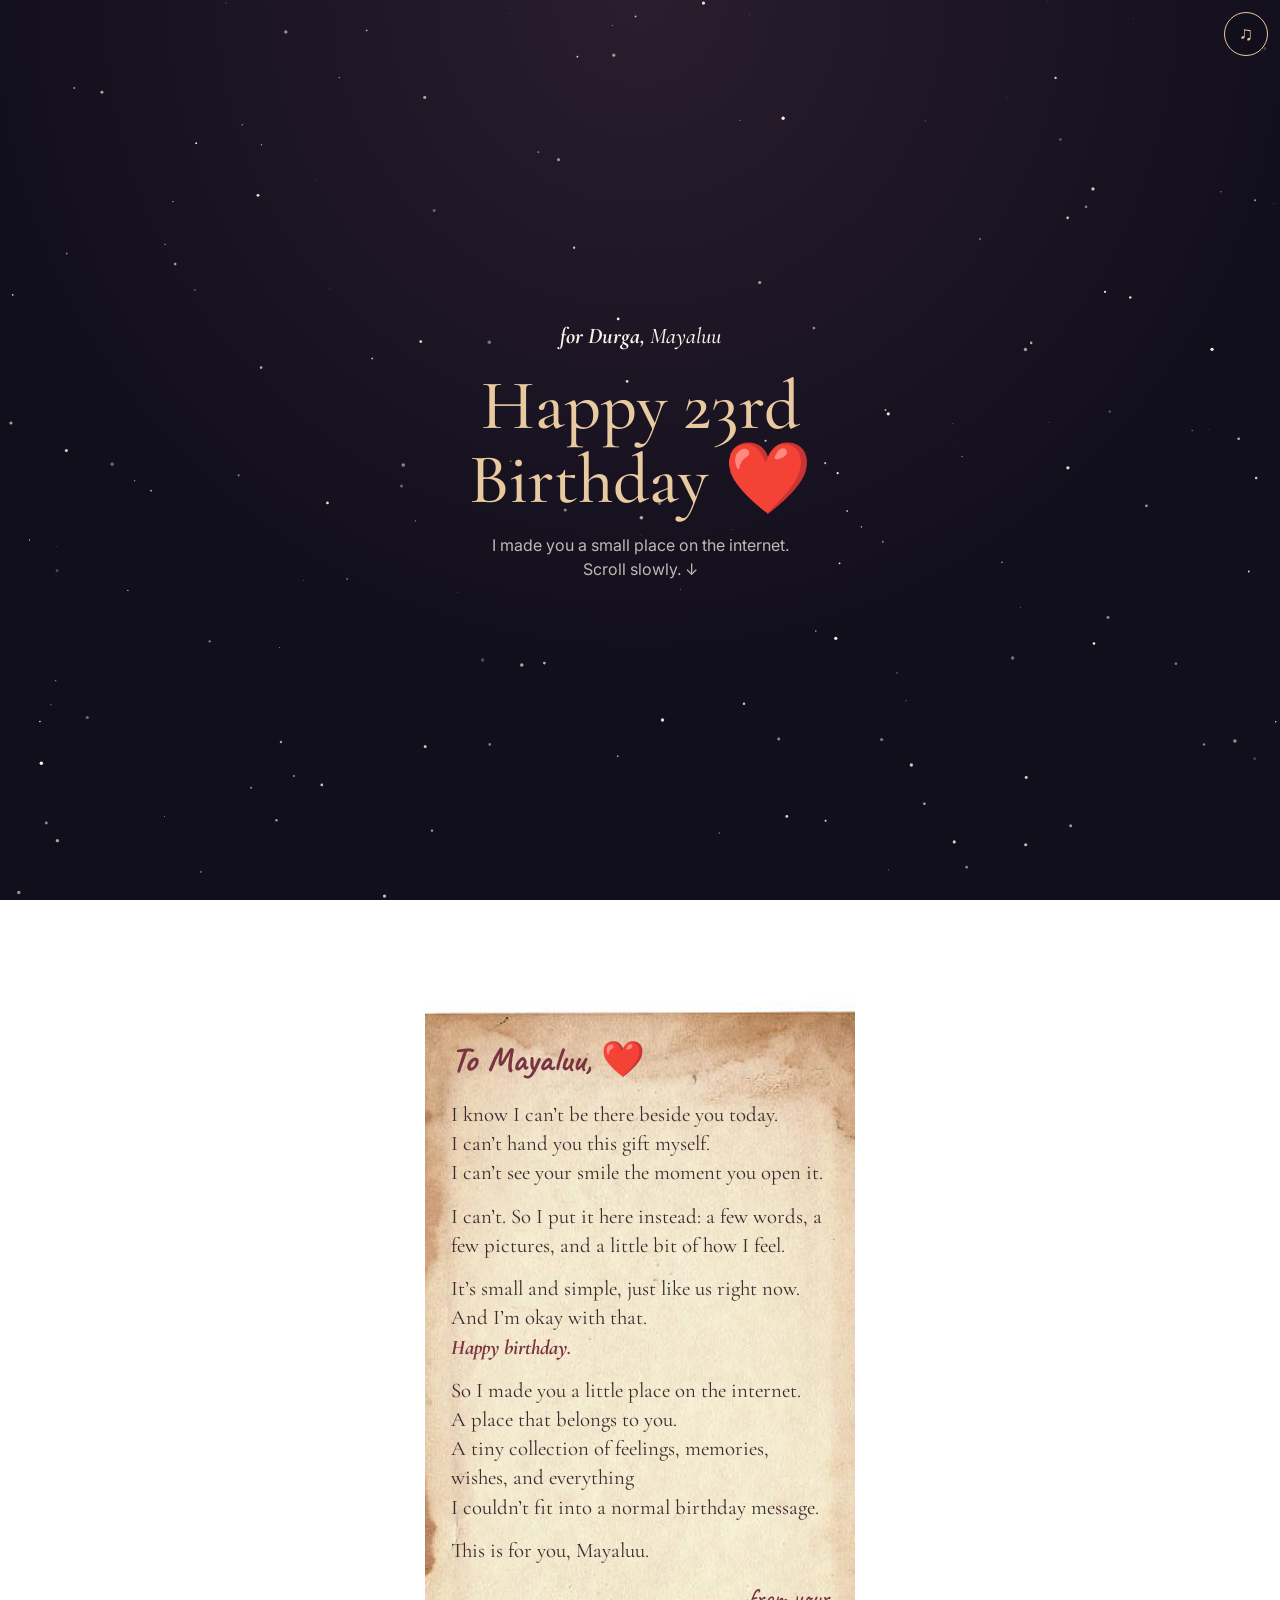
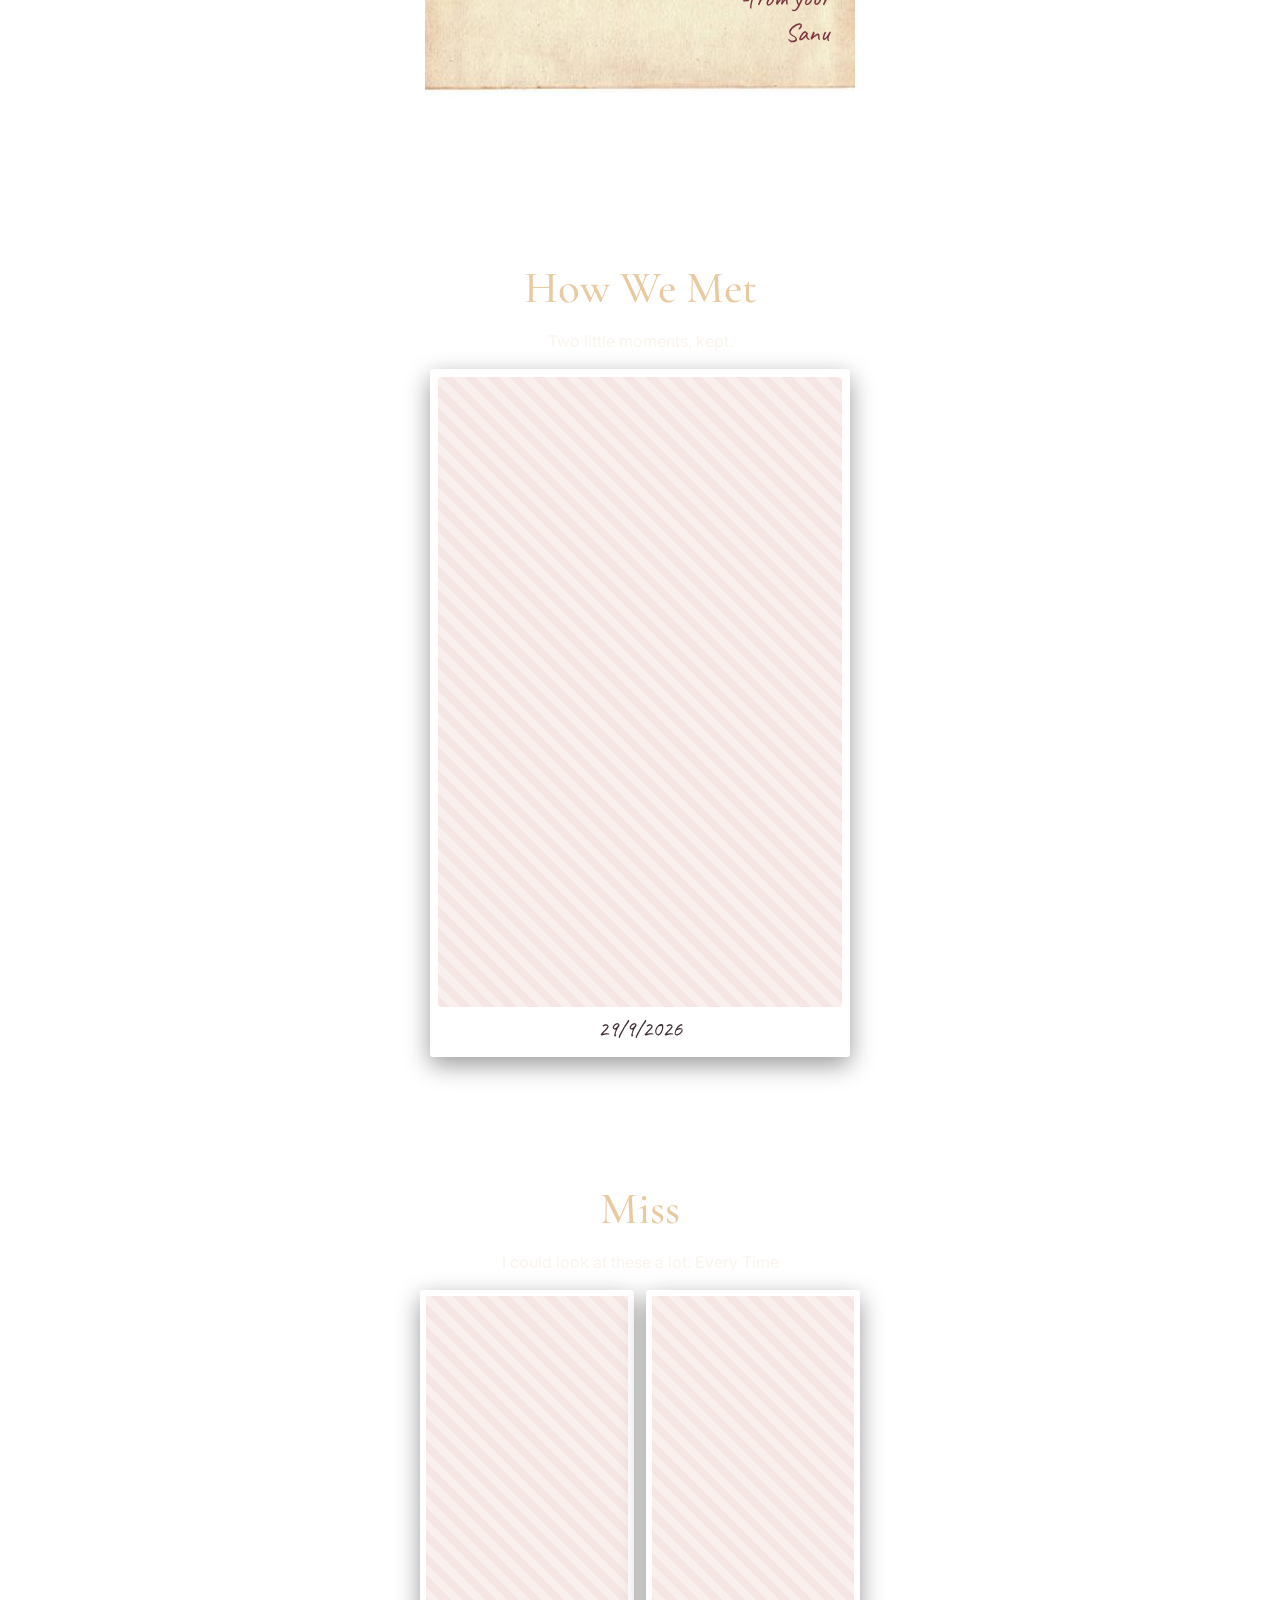
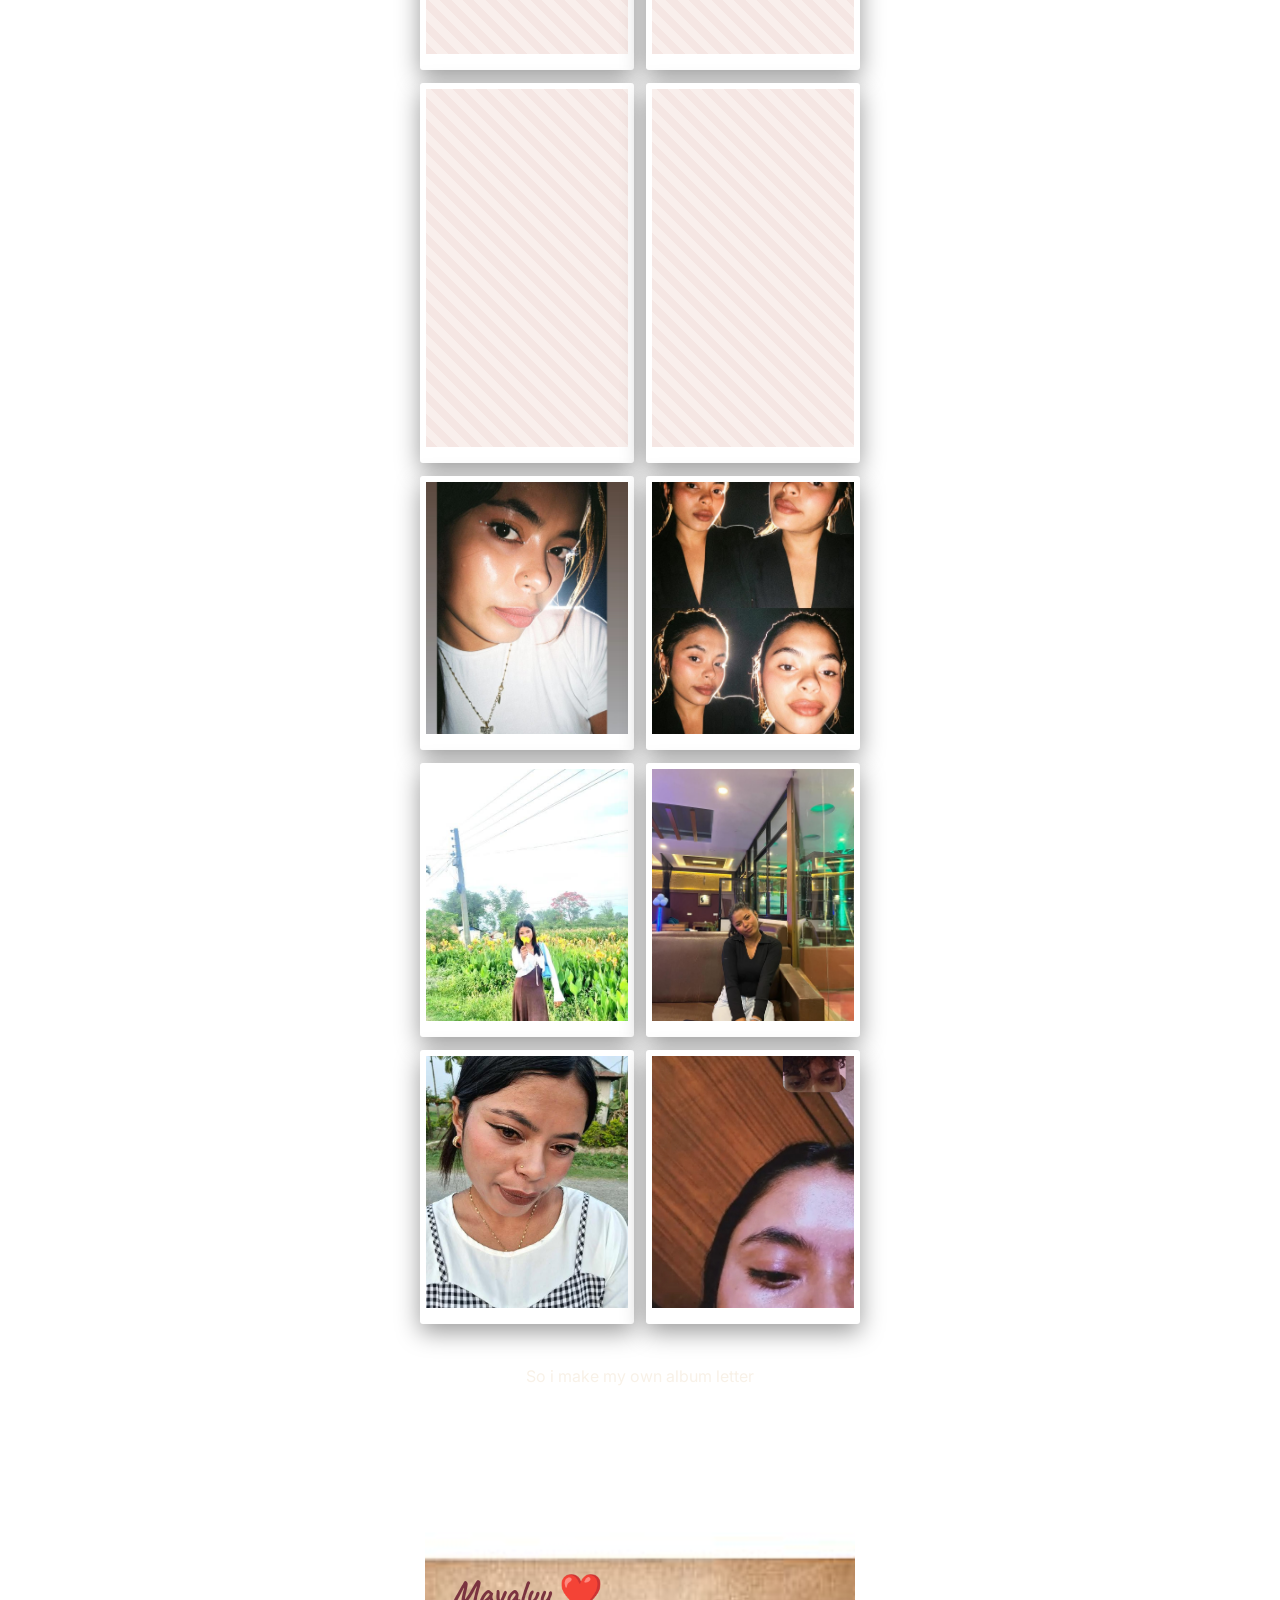
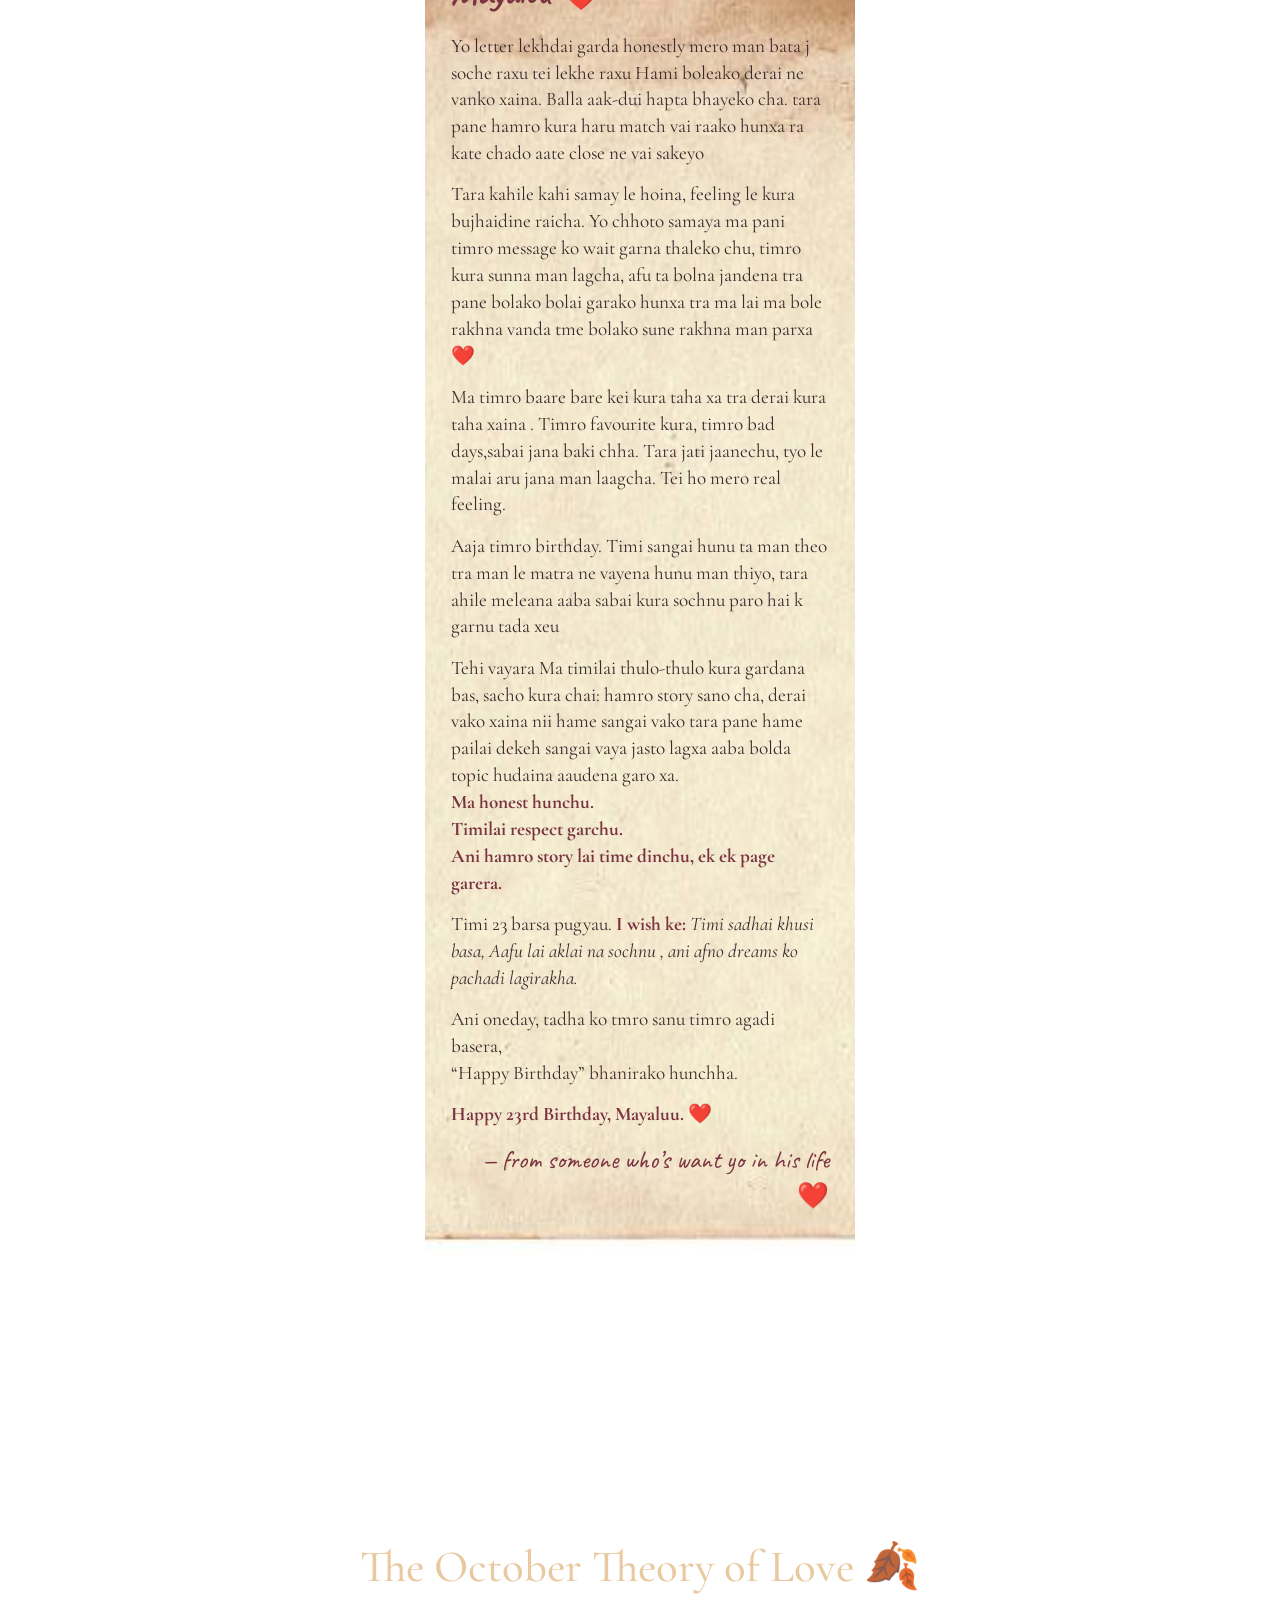
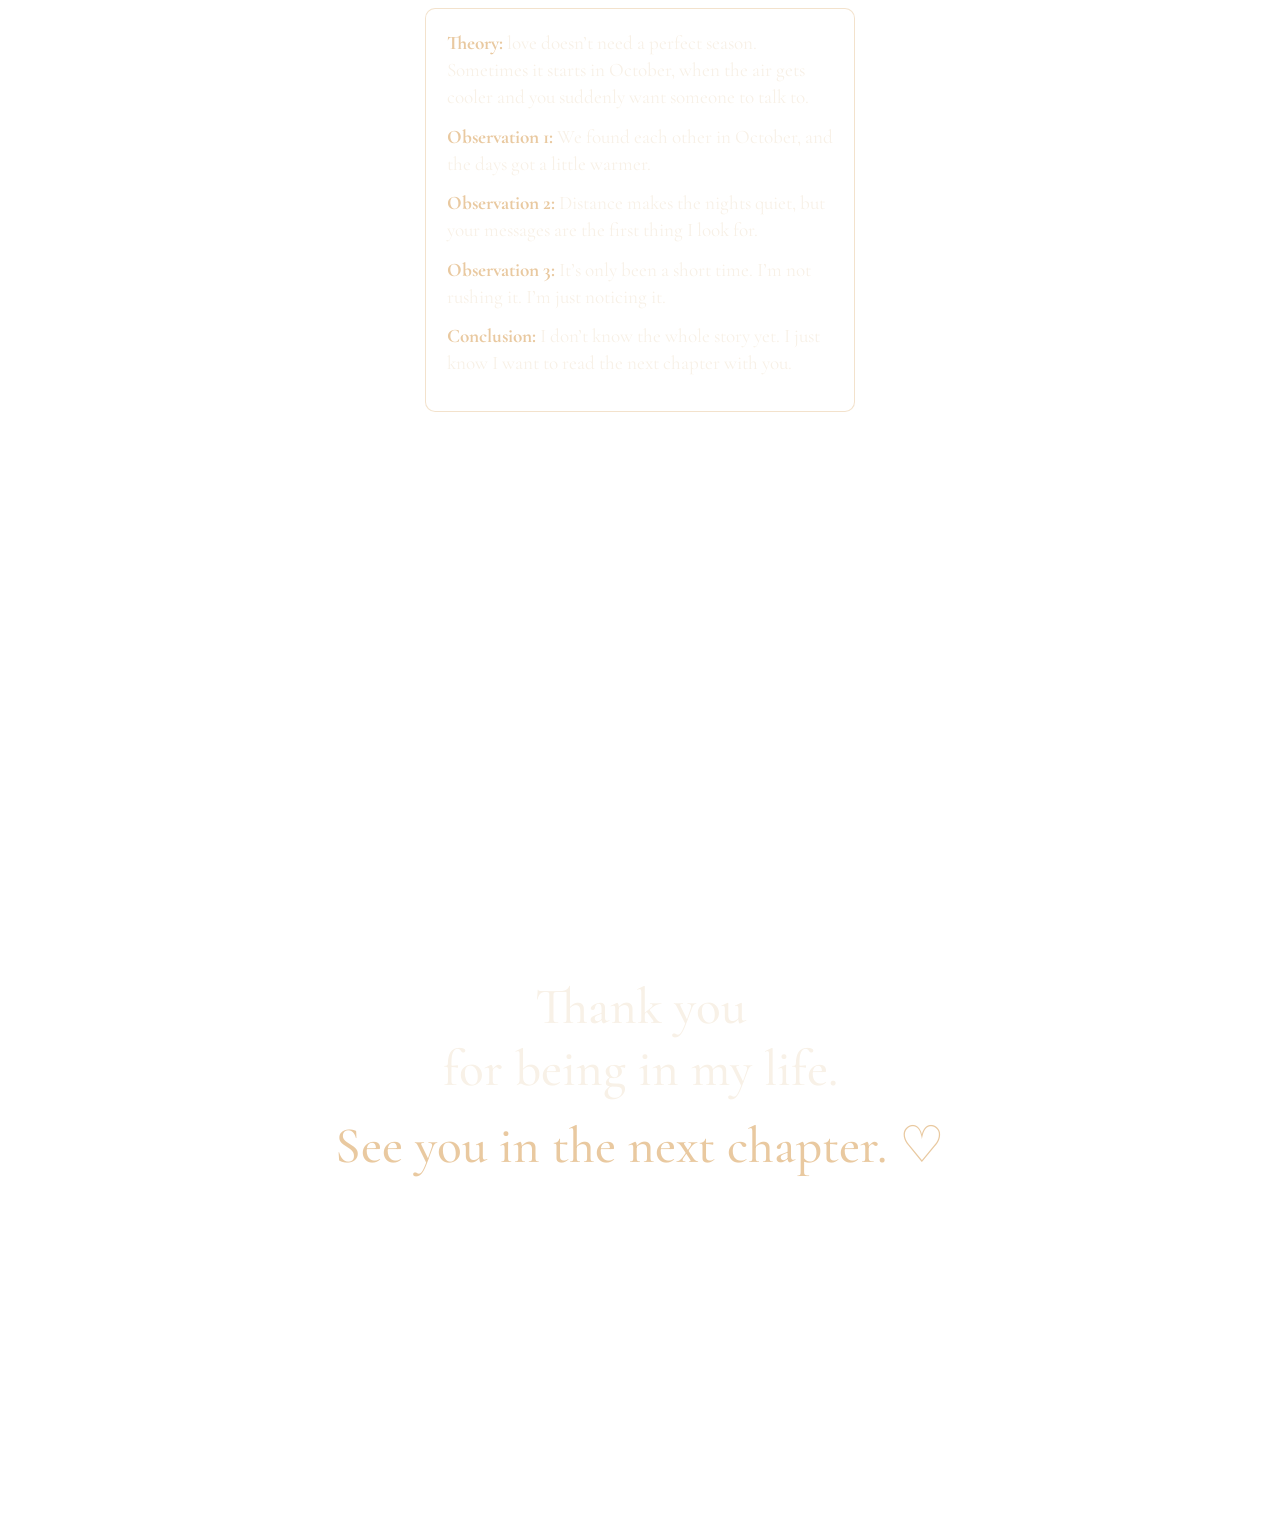
==== index1.html @ c052ac60 "Initial commit" ====
<!DOCTYPE html>
<html lang="en"><head><meta charset="utf-8">
<meta name="viewport" content="width=device-width, initial-scale=1, viewport-fit=cover">
<title>For Mayaluu · Happy Birthday</title>
<link href="https://fonts.googleapis.com/css2?family=Cormorant+Garamond:ital,wght@0,500;1,500&family=Inter:wght@400;500&family=Caveat:wght@500;700&display=swap" rel="stylesheet">
<link rel="stylesheet" href="style1.css"></head>
<body>
  <canvas id="stars" aria-hidden="true"></canvas>
<canvas id="confetti" aria-hidden="true"></canvas>

<audio id="song" src="assets/music/birthday-song.mp3" loop preload="none"></audio>
<button id="music" class="music" aria-label="Play or pause music" aria-pressed="false">♫</button>



<!-- 1. HELLO -->
<section class="s hero">
  <p class="rv serif"><b>for Durga,</b>  Mayaluu</p>
  <h1 class="rv serif gold">Happy 23rd<br>Birthday ❤️</h1>
  <p class="rv small">I made you a small place on the internet.<br>Scroll slowly. ↓</p>
</section>

<!-- 2. SIMPLE LETTER -->
<section class="s">
  <article class="paper rv">
    <h2 class="hand">To Mayaluu, ❤️</h2>
    <p>I know I can’t be there beside you today. <br>
             I can’t hand you this gift myself. <br>
             I can’t see your smile the moment you open it.</p>
    <p>I can’t. So I put it here instead: a few words, a few pictures, and a little bit of how I feel.</p>
    <p>It’s small and simple, just like us right now. And I’m okay with that. <br><b><em>Happy birthday.</em></b></p>
      <p>So I made you a little place on the internet. <br>
          A place that belongs to you. <br>
          A tiny collection of feelings, memories, wishes, and everything <br> I couldn’t fit into a normal birthday message.</p>
      <p>This is for you, Mayaluu. </p>
      <p style="text-align: right;", class="sign">-from your <br>Sanu</p>   
        </article>
</section>

<!-- 3. HOW WE MET (put videos in assets/videos/) -->
<section class="s">
  <h2 class="rv serif gold">How We Met</h2>
  <p class="rv small">Two little moments, kept.</p>

  <div class="vids">
    <figure class="rvv">
      <video
        controls
        playsinline
        preload="metadata"
        poster="assets/photos/First Meet_ A Softer World.png"
        src="assets/videos/WhatsApp Video 2026-09-30 at 10.24.53 PM.mp4">
      </video>

      <figcaption class="hand">29/9/2026</figcaption>
    </figure>
  </div>
</section>

<!-- 4. PHOTOS OF HER (assets/photos/photo01.jpg ... photo06.jpg) -->
<section class="s">
  <h2 class="rv serif gold">Miss</h2>
  <p class="rv small">I could look at these a lot. Every Time </p>
  <div class="grid">
    <figure class="rv"><video controls playsinline preload="metadata" src="assets/videos/cuiti pie.mp4"></video></figure>
        <figure class="rv"><video controls playsinline preload="metadata" src="assets/videos/mandir 2.mp4"></video></figure>
          <figure class="rv"><video controls playsinline preload="metadata" src="assets/videos/mandir.mp4"></video></figure>
              <figure class="rv"><video controls playsinline preload="metadata" src="assets/videos/asarr.mp4"></video></figure>


    <figure class="rv"><img class="photo" src="assets/photos/WhatsApp Image 2026-09-30 at 10.47.27 PM.jpeg" alt="Durag" loading="lazy"></figure>
    <figure class="rv"><img class="photo" src="assets/photos/photo02.jpeg" alt="Durag" loading="lazy"></figure>

    <figure class="rv"><img class="photo" src="assets/photos//flower.jpeg" alt="Durag" loading="lazy"></figure>
    <figure class="rv"><img class="photo" src="assets/photos/motu.jpeg" alt="Durag" loading="lazy"></figure>
    <figure class="rv"><img class="photo" src="assets/photos/white.jpeg" alt="Durag" loading="lazy"></figure>
    <figure class="rv"><img class="photo" src="assets/photos/we.jpeg" alt="Durag" loading="lazy"></figure>
  </div>
  
<br>So i make my own album letter </p>
</section>


<!-- 7. LAST LETTER (edit freely) -->
<section class="s">
  <article class="paper rv long">
    <h2 class="hand"> Mayaluu ❤️</h2>
    <p>Yo letter lekhdai garda honestly mero man bata j soche raxu tei lekhe raxu 
       Hami boleako derai ne vanko xaina. Balla aak-dui hapta bhayeko cha.
      tara pane hamro kura haru match vai raako hunxa ra kate chado aate close ne vai sakeyo </p>
    <p>Tara kahile kahi samay le hoina, feeling le kura bujhaidine raicha.
       Yo chhoto samaya ma pani timro message ko wait garna thaleko chu, 
       timro kura sunna man lagcha, afu ta bolna jandena tra pane bolako bolai garako hunxa tra 
      ma lai ma bole rakhna vanda tme bolako sune rakhna man parxa ❤️</p>
    <p>Ma timro baare bare kei kura taha xa tra derai kura taha xaina . Timro favourite kura,
       timro bad days,sabai jana baki chha. Tara jati jaanechu, 
       tyo le malai aru jana man laagcha. Tei ho mero real feeling.</p>
    <p>Aaja timro birthday. Timi sangai hunu ta man theo tra man le matra ne vayena hunu man thiyo, 
      tara ahile meleana aaba sabai kura sochnu paro hai k garnu tada xeu </p>
    <p>Tehi vayara Ma timilai thulo-thulo kura gardana bas,
         sacho kura chai: hamro story sano cha, derai vako xaina nii hame sangai vako tara pane 
         hame pailai dekeh sangai vaya jasto lagxa aaba bolda topic hudaina aaudena 
         garo  xa.

        <br>
        <b>Ma honest hunchu.
          <br>Timilai respect garchu.<br>Ani hamro story lai time dinchu,
           ek ek page garera.</b></p>
    <p>Timi 23 barsa pugyau. <b>I wish ke:</b> <i>Timi sadhai khusi basa, Aafu lai aklai na sochnu ,
       ani afno dreams ko pachadi lagirakha.</i> </p>
    <p>Ani oneday, tadha ko tmro sanu timro agadi basera, <br>
       “Happy Birthday” bhanirako hunchha.</p>

    <p><b>Happy 23rd Birthday, Mayaluu. ❤️</b></p>
    <p class="sign">— from someone who’s want yo in his life ❤️</p>
  </article>
</section>

<!-- 5. THE OCTOBER THEORY OF LOVE (edit freely) -->
<section class="s theory">
  <h2 class="rv serif gold">The October Theory of Love 🍂</h2>
  <div class="rv tbox">
    <p><b>Theory:</b> love doesn’t need a perfect season. Sometimes it starts in October, when the air gets cooler and you suddenly want someone to talk to.</p>
    <p><b>Observation 1:</b> We found each other in October, and the days got a little warmer.</p>
    <p><b>Observation 2:</b> Distance makes the nights quiet, but your messages are the first thing I look for.</p>
    <p><b>Observation 3:</b> It’s only been a short time. I’m not rushing it. I’m just noticing it.</p>
    <p><b>Conclusion:</b> I don’t know the whole story yet. I just know I want to read the next chapter with you.</p>
  </div>
</section>

<!-- 6. THANK YOU -->
<section class="s thanks">
  <p class="rv serif big">Thank you<br>for being in my life.</p>
  <p class="serif gold big">See you in the next chapter. ♡</p>
</section>



<script src="script1.js"></script>
</body>
</html>
---- style1.css ----
:root{--paper:#efe3c8;--rose:#7a3340;--ink:#3a2a2d;--night:#120f1c;--gold:#e9c9a0;--cream:#f8f1e7;--serif:"Cormorant Garamond",Georgia,serif;--hand:Caveat,"Segoe Script",cursive}
*{box-sizing:border-box;margin:0}
html{scroll-behavior:smooth;scroll-snap-type:y proximity}
body {
  background: radial-gradient(
    circle at 50% 0,
    #2a1d2e,
    var(--night) 60%
  ) fixed;

  color: var(--cream);
  font: 1rem/1.5 Inter, system-ui, sans-serif;
  -webkit-tap-highlight-color: transparent;
}

/* Background star layer */
canvas {
  position: fixed;
  inset: 0;
  width: 100%;
  height: 100%;
  pointer-events: none;
}

#stars {
  z-index: 0;
  pointer-events: none;
}

#confetti {
  z-index: 50;
  pointer-events: none;
}
/* Keep website content above the canvas */
.screen,
section,
main {
  position: relative;
  z-index: 1;
}
.s{min-height:100svh;display:flex;flex-direction:column;align-items:center;justify-content:center;gap:1rem;padding:4rem 1.3rem;text-align:center;scroll-snap-align:start}
.serif{font-family:var(--serif);font-weight:500}.hand{font-family:var(--hand)}.gold{color:var(--gold)}
.btn{font:500 1rem var(--sans);padding:.9rem 1.6rem;border-radius:999px;border:1px solid var(--gold);background:transparent;color:var(--cream);cursor:pointer;min-height:48px}
.btn.dark{background:var(--ink);color:var(--cream);border-color:var(--ink)}.btn.sm{padding:.6rem 1.1rem;min-height:44px;font-size:.9rem}
.btn.glow{animation:pulse 2.6s infinite;background:linear-gradient(135deg,#d9a0a6,#e9c9a0);color:var(--ink);border:0}
@keyframes pulse{50%{box-shadow:0 0 28px 6px rgba(233,201,160,.5)}}
button:focus-visible{outline:2px solid var(--gold);outline-offset:3px}
#flash{position:fixed;inset:0;z-index:40;background:radial-gradient(circle,#fff6e0,#f1d3d0 60%,transparent);opacity:0;pointer-events:none;transition:opacity .9s}#flash.on{opacity:1}

h1{font-size:clamp(2.6rem,12vw,4.4rem);line-height:1.05}h2.serif{font-size:clamp(2rem,8vw,2.8rem);line-height:1.1}
.big{font-size:clamp(2rem,9vw,3.2rem);line-height:1.2}.small{opacity:.75;font-size:1rem}.hero p.serif{font-size:1.4rem;font-style:italic}



/* Memory card hover effect */
.grid .rv {
  position: relative;
  overflow: hidden;
  cursor: pointer;

  transform: translateY(18px);
  transition:
    opacity 1.1s ease,
    transform 0.45s cubic-bezier(.2,.8,.2,1),
    box-shadow 0.45s ease;

  will-change: transform;
}

/* Hover */
.grid .rv:hover {
  transform: translateY(-10px) scale(1.025) rotateX(2deg);
  box-shadow:
    0 18px 40px rgba(0,0,0,.25),
    0 0 25px rgba(233,201,160,.25);
  z-index: 5;
}

/* Image/video zoom */
.grid .rv img,
.grid .rv video {
  display: block;
  width: 100%;
  transition: transform 0.6s cubic-bezier(.2,.8,.2,1);
}

.grid .rv:hover img,
.grid .rv:hover video {
  transform: scale(1.035);
}

/* Soft light passing over the card */
.grid .rv::after {
  content: "";
  position: absolute;
  inset: 0;
  pointer-events: none;

  background: linear-gradient(
    120deg,
    transparent 30%,
    rgba(255,255,255,.35) 50%,
    transparent 70%
  );

  transform: translateX(-120%);
  transition: transform .7s ease;
}

.grid .rv:hover::after {
  transform: translateX(120%);
}

/* Keep the reveal animation working */
.grid .rv.in {
  opacity: 1;
  transform: none;
}

/* Hover must override the revealed state */
.grid .rv.in:hover {
  transform: translateY(-10px) scale(1.025) rotateX(2deg);
}
.paper
{
  max-width:430px;
  width:100%;
  text-align:left;padding:2.2rem 1.6rem;
  color:var(--ink);
  background: url(assets/paper.jpg) center/cover;}

.paper h2{font-size:2.2rem;color:var(--rose);margin-bottom:.8rem}.paper p{font:1.3rem/1.4 var(--serif);margin-bottom:.9rem}.paper b{color:var(--rose)}
.paper.long p{font-size:1.2rem}.sign{text-align:right;font-family:var(--hand)!important;font-size:1.6rem!important;color:var(--rose)}
.vids{
  display:grid;
  gap:1.4rem;width:100%;
  max-width:420px}

.vids figure video {
  display: block;
  width: 100%;
  border-radius: 3px;
  cursor: pointer;
}
figure{background:#fff;padding:8px 8px 14px;border-radius:3px;box-shadow:0 8px 24px #0006;color:var(--ink)}
video{width:100%;display:block;background:#2a1d2e;aspect-ratio:9/16;max-height:70svh;object-fit:cover}figcaption{font:1.4rem var(--hand);margin-top:.4rem}
.grid{display:grid;grid-template-columns:1fr 1fr;gap:.8rem;width:100%;max-width:440px}
.grid figure{padding:6px 6px 16px}.grid figure:nth-child(odd){transform:rotate(-1.5deg)}.grid figure:nth-child(even){transform:rotate(1.5deg)}
.grid img{display:block;width:100%;aspect-ratio:4/5;object-fit:cover}
.noimg{background:repeating-linear-gradient(45deg,#f5e6e3,#f5e6e3 8px,#f9efec 8px,#f9efec 16px)}
.tbox{max-width:430px;text-align:left;border:1px solid #e9c9a088;border-radius:10px;padding:1.3rem;background:#ffffff0a}
.tbox p{font:1.2rem/1.4 var(--serif);margin-bottom:.8rem}.tbox b{color:var(--gold)}
.music{position:fixed;top:max(12px,env(safe-area-inset-top));right:12px;z-index:9;width:44px;height:44px;border-radius:50%;border:1px solid var(--gold);background:#120f1c99;color:var(--gold);font-size:1.2rem;cursor:pointer}
.music[aria-pressed=true]{box-shadow:0 0 14px var(--gold)}
@media (prefers-reduced-motion:reduce){*{transition-duration:.01s!important;scroll-behavior:auto!important}}
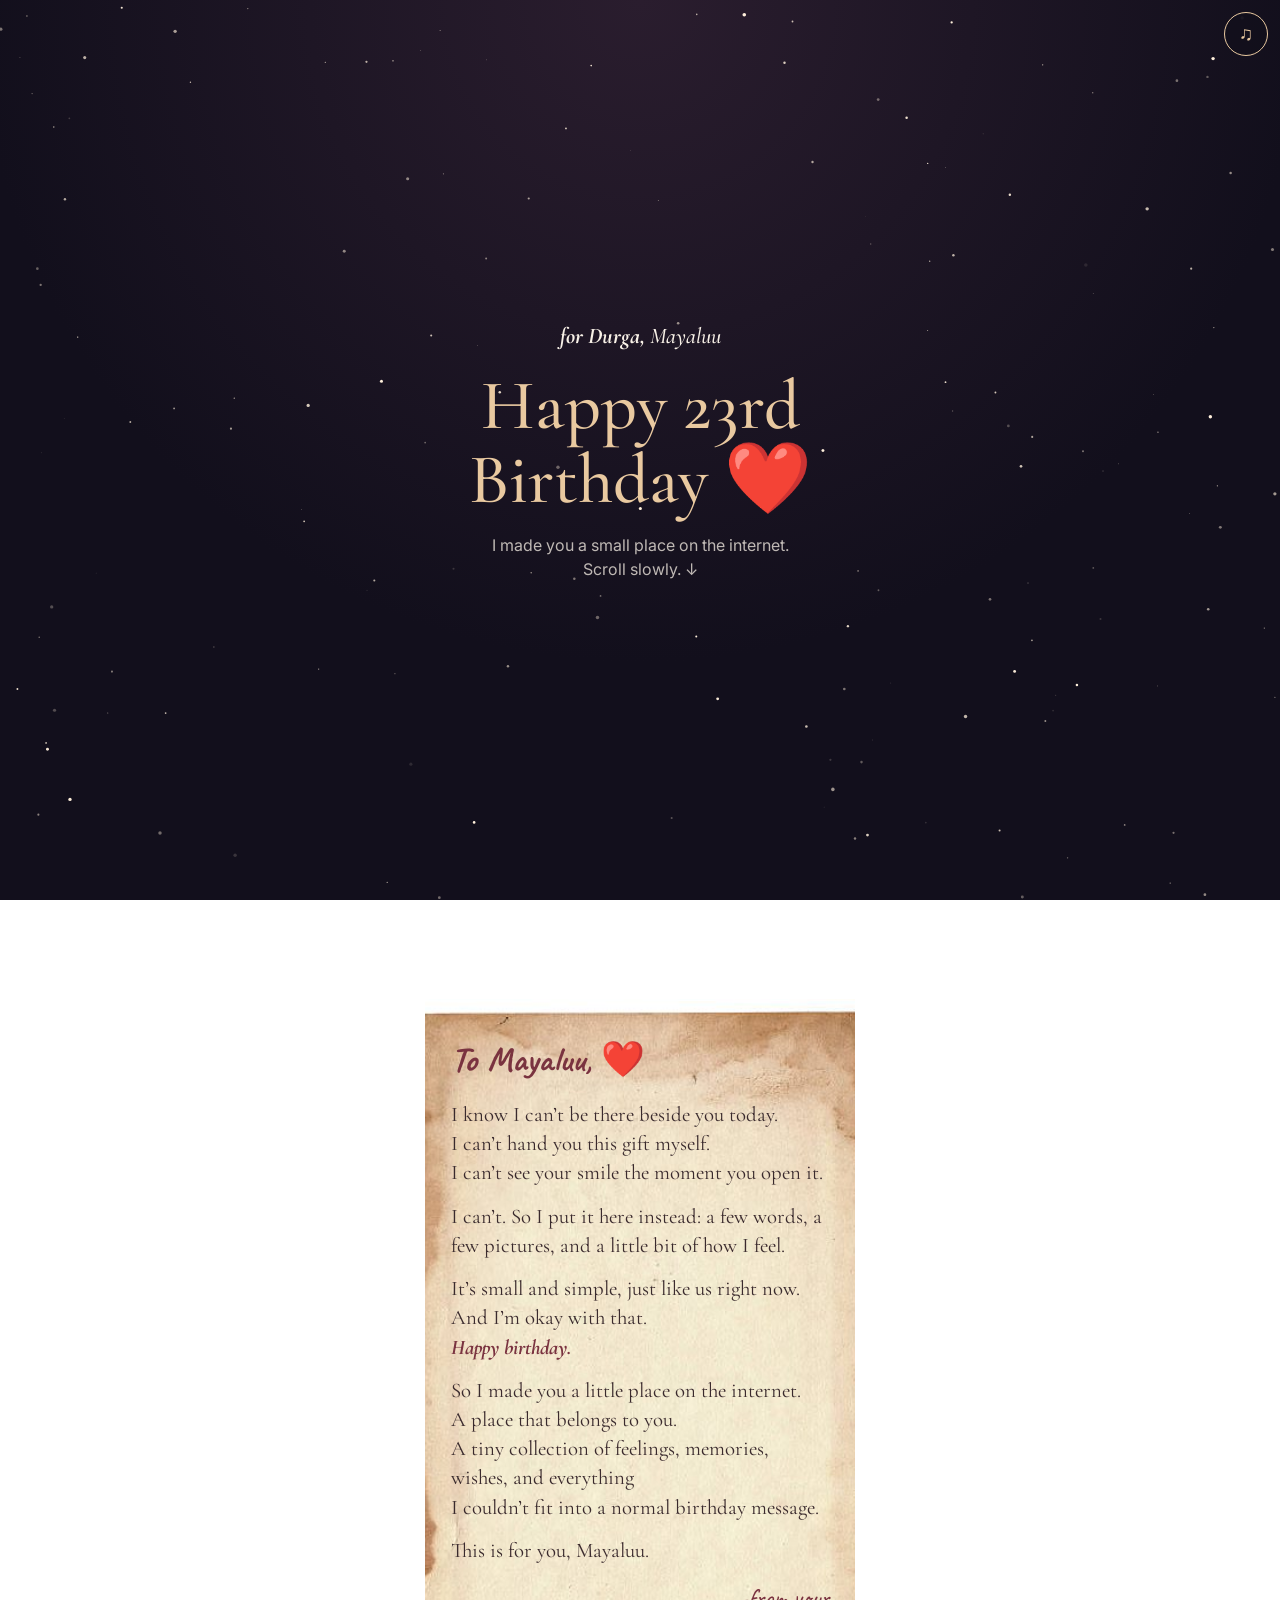
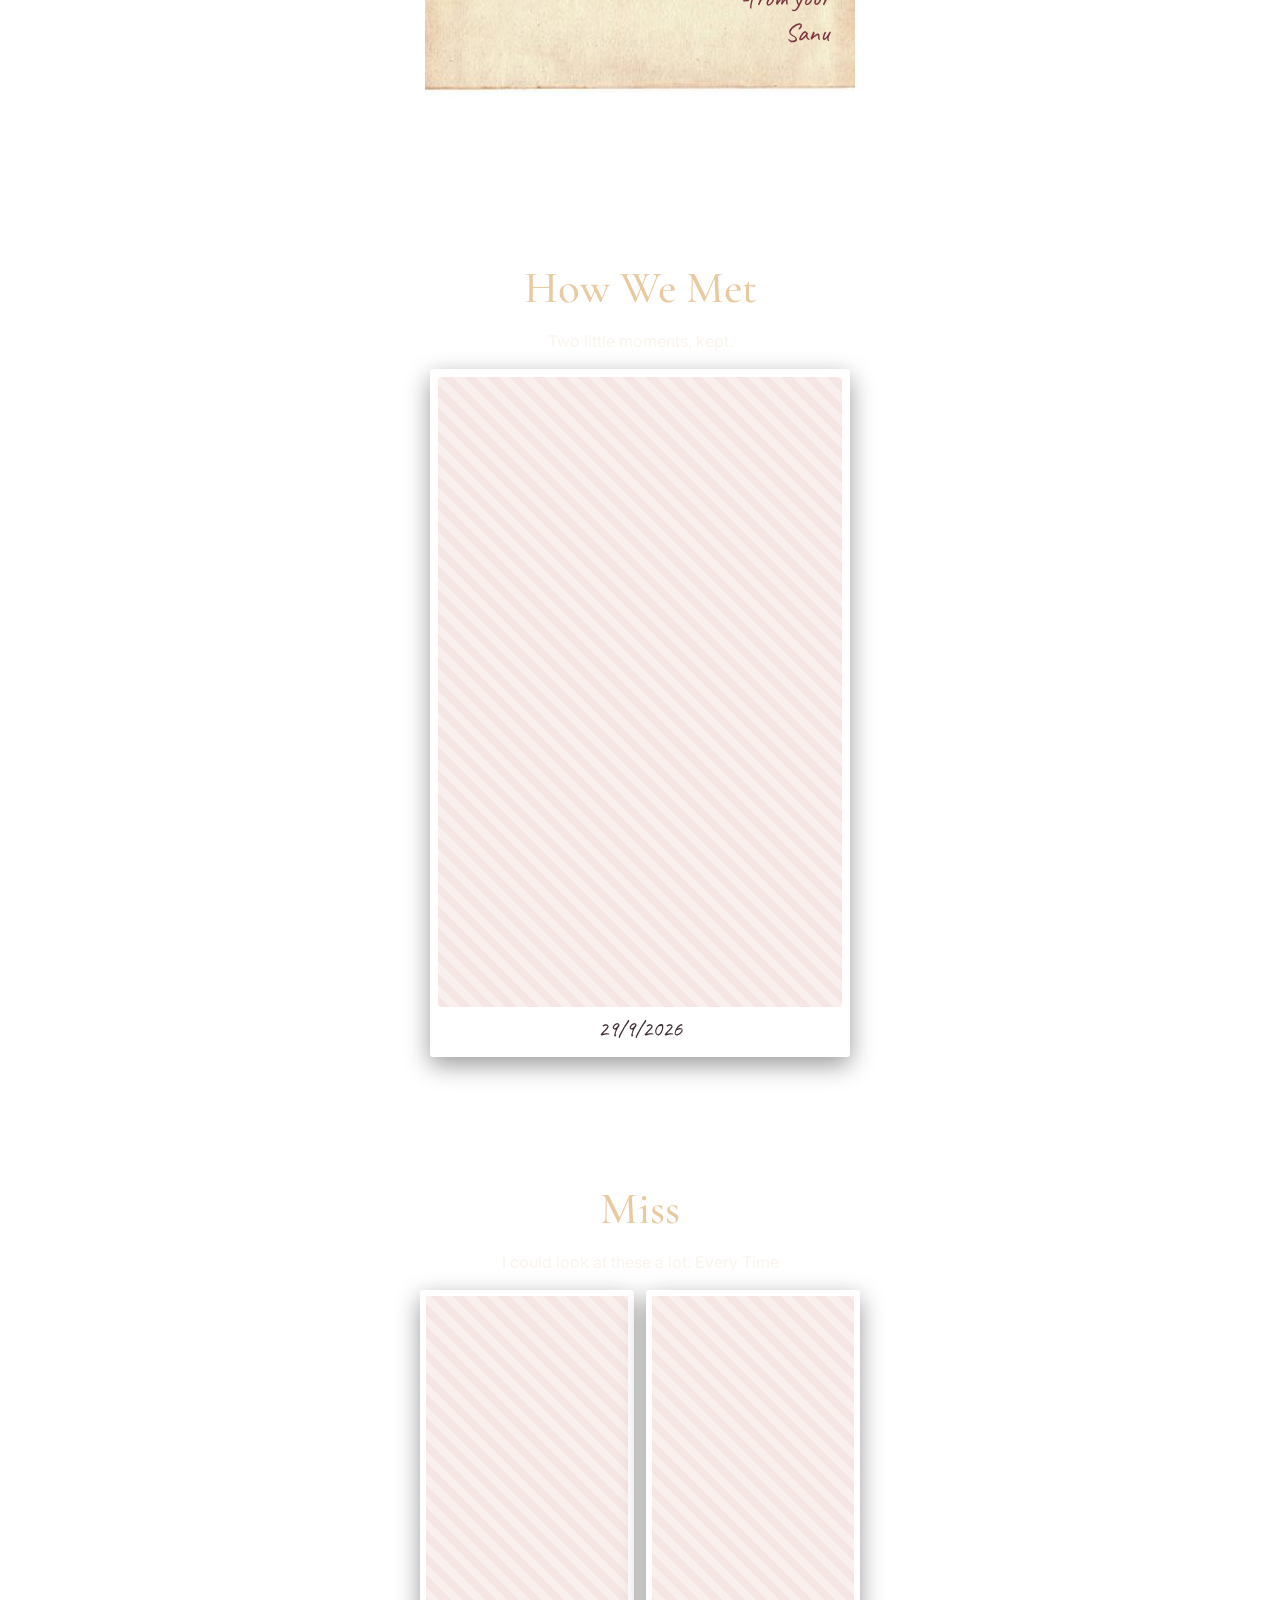
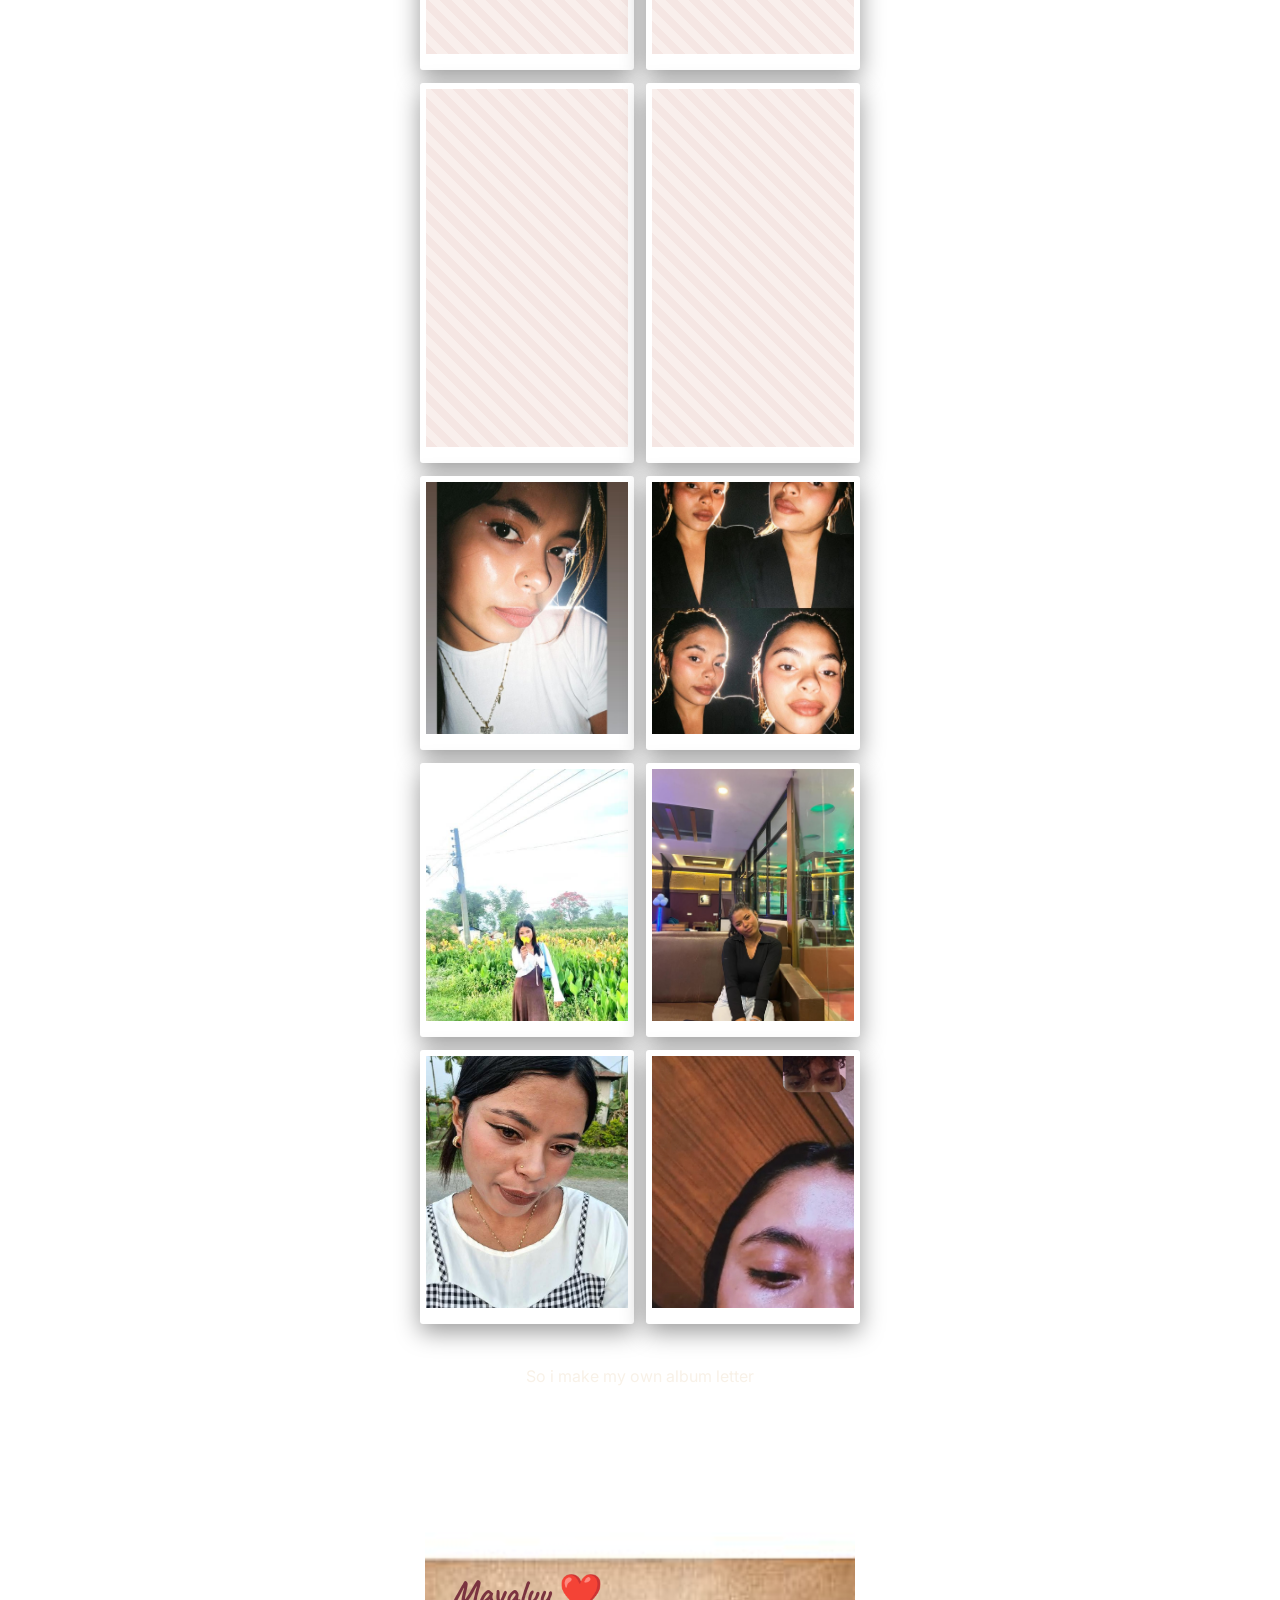
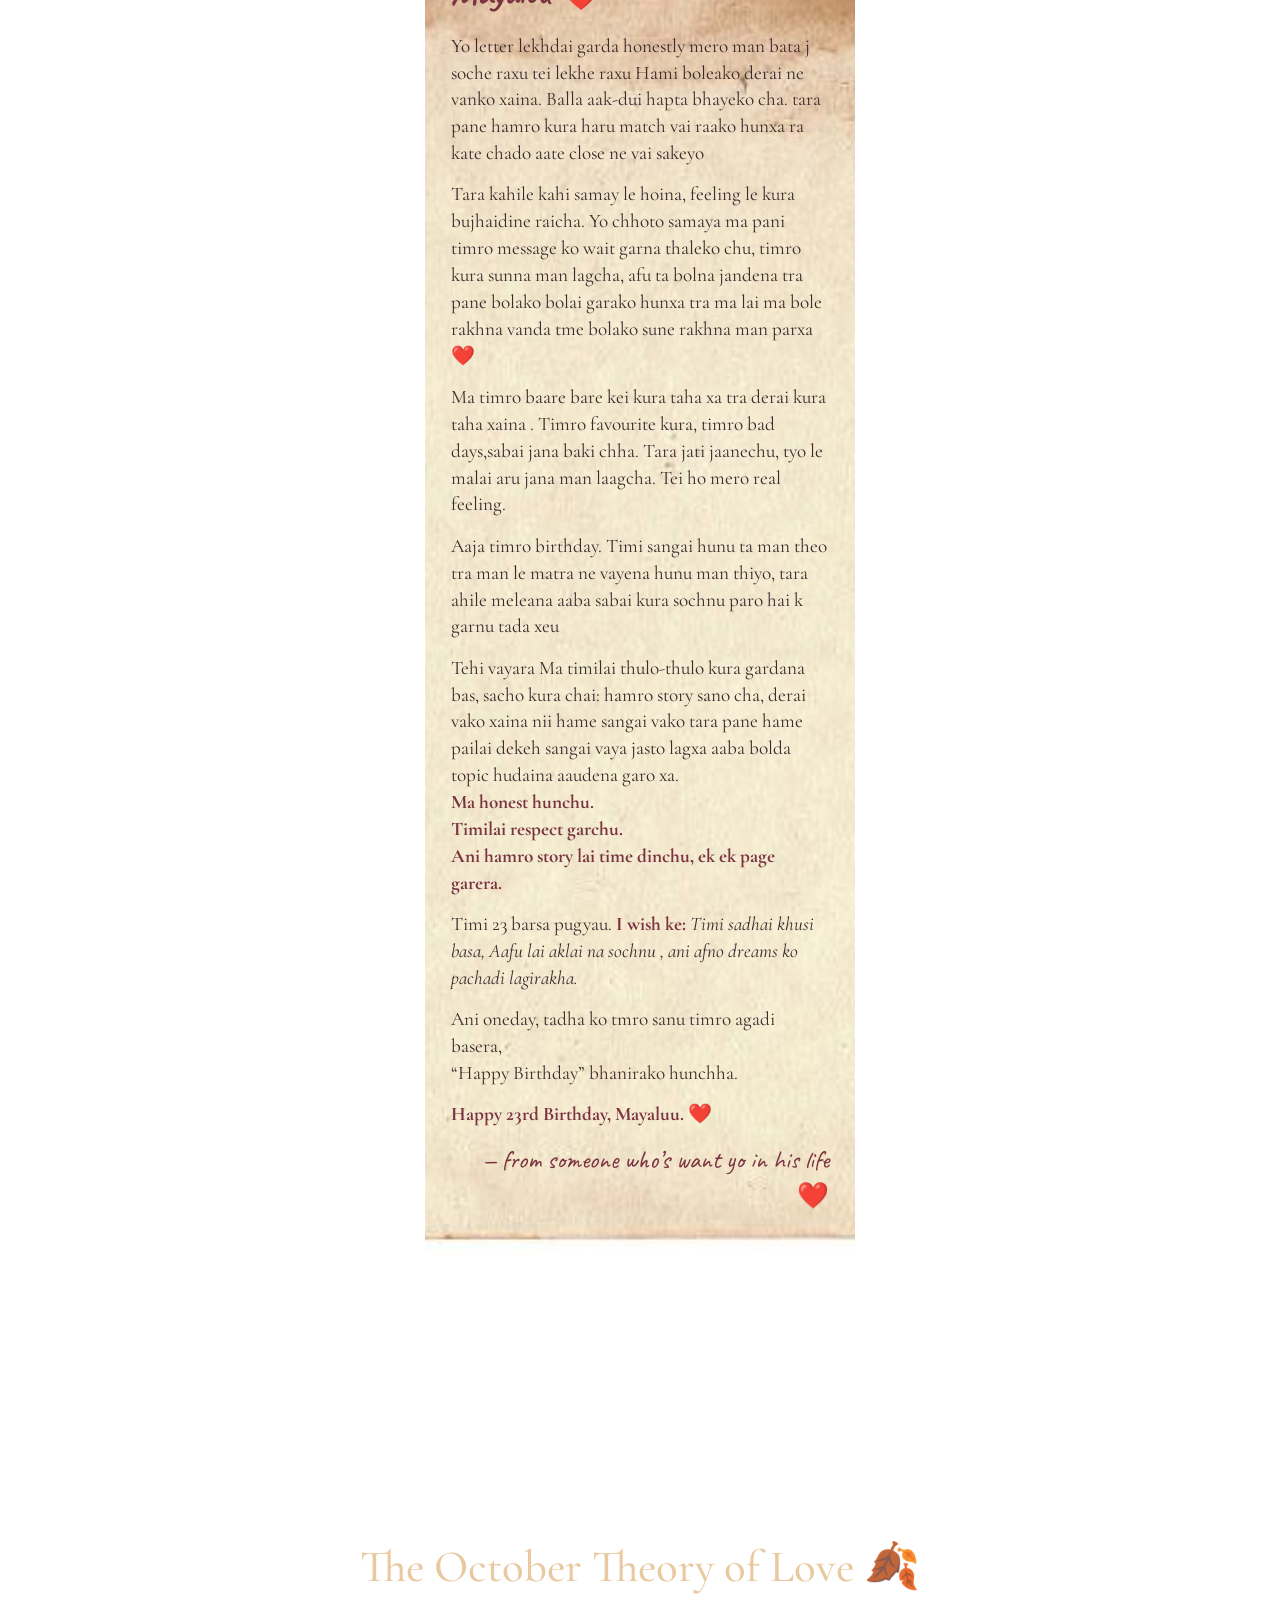
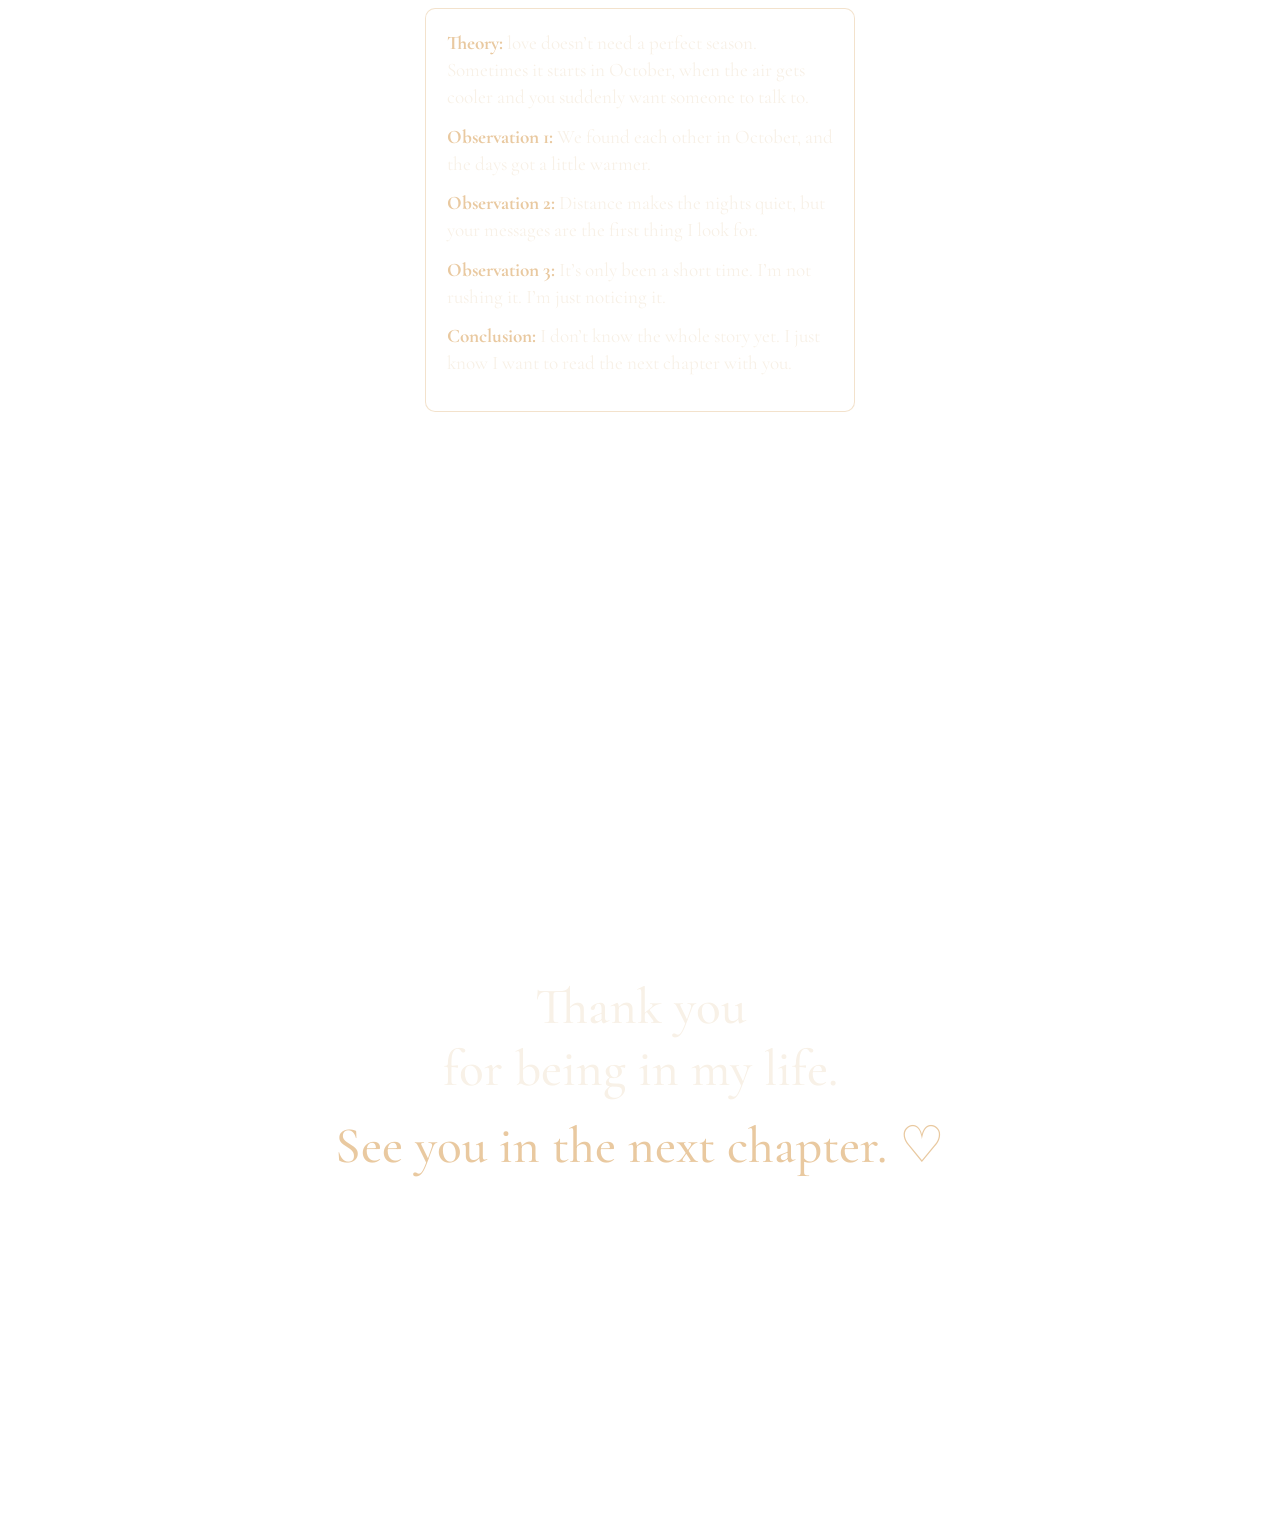
==== commit 74a37cfd: "Initial commit" ====
--- a/index1.html
+++ b/index1.html
@@ -82,6 +82,7 @@
 
 
 <!-- 7. LAST LETTER (edit freely) -->
+ 
 <section class="s">
   <article class="paper rv long">
     <h2 class="hand"> Mayaluu ❤️</h2>
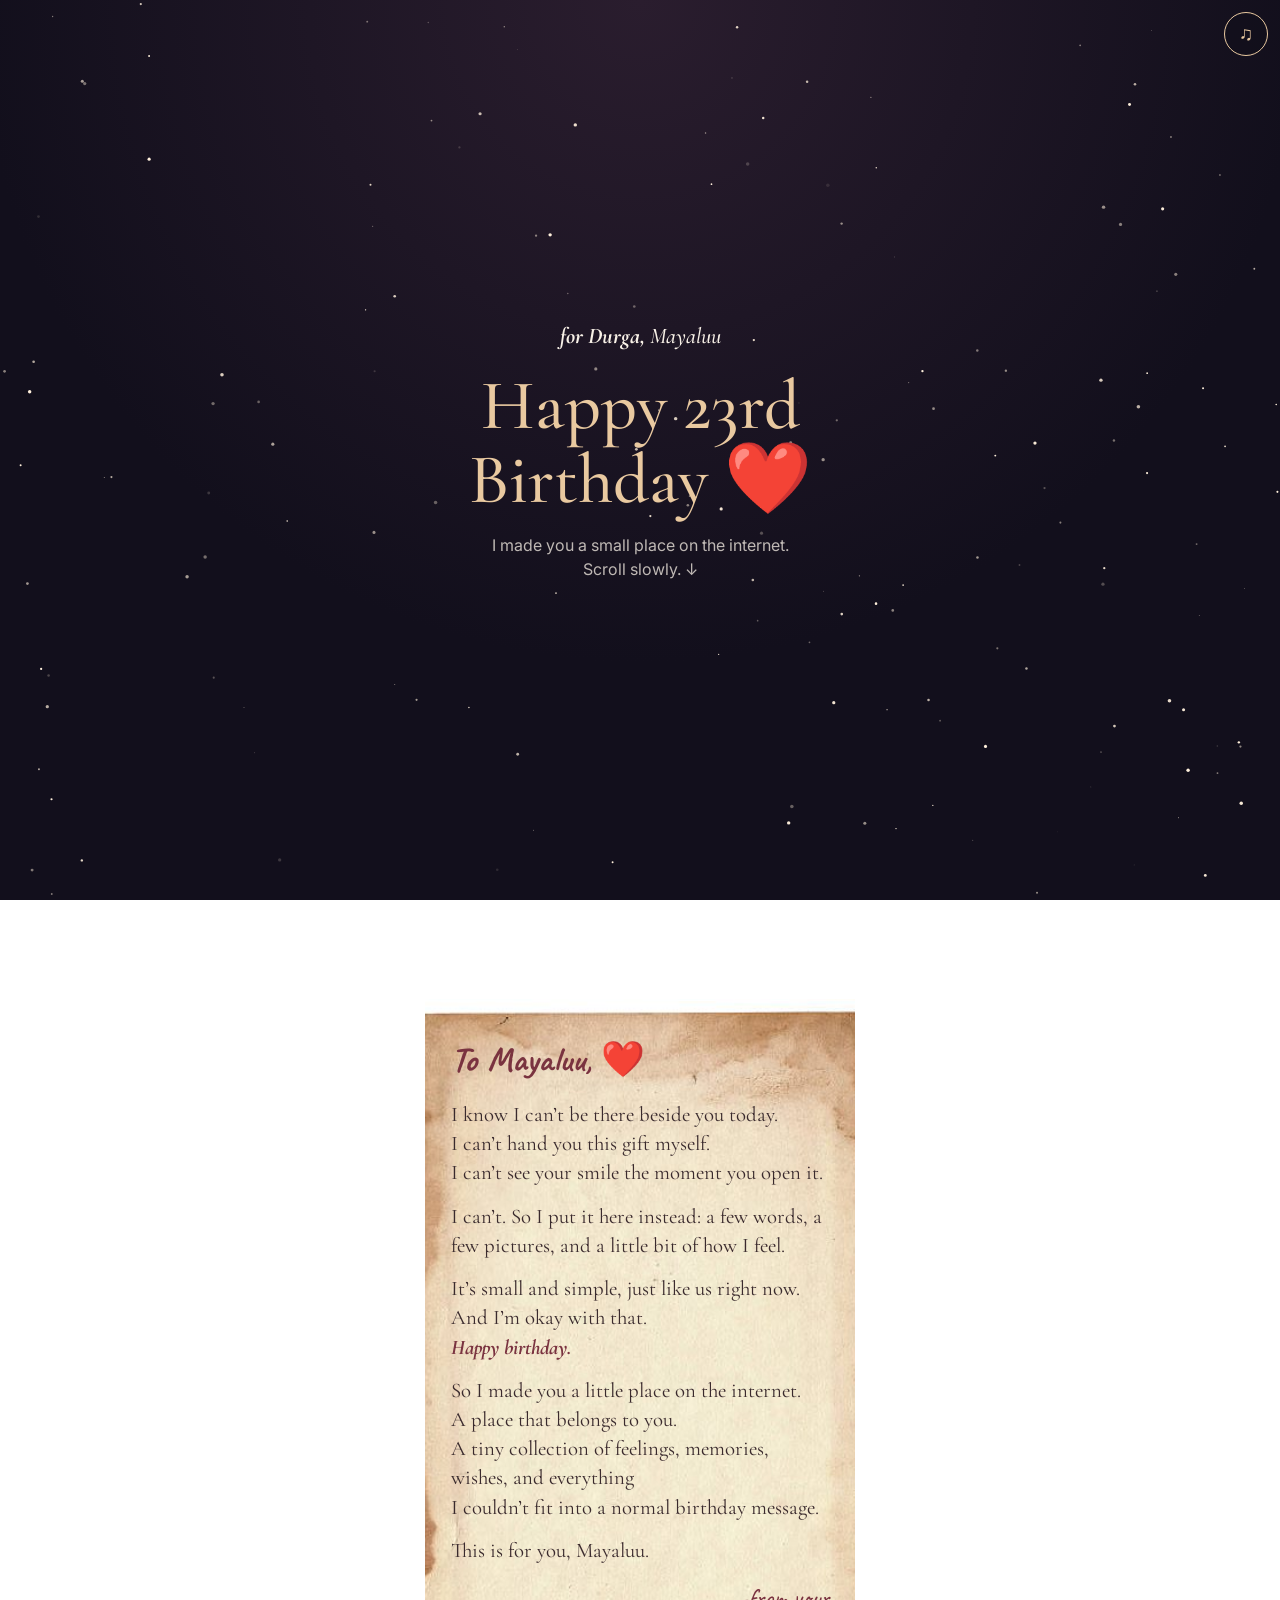
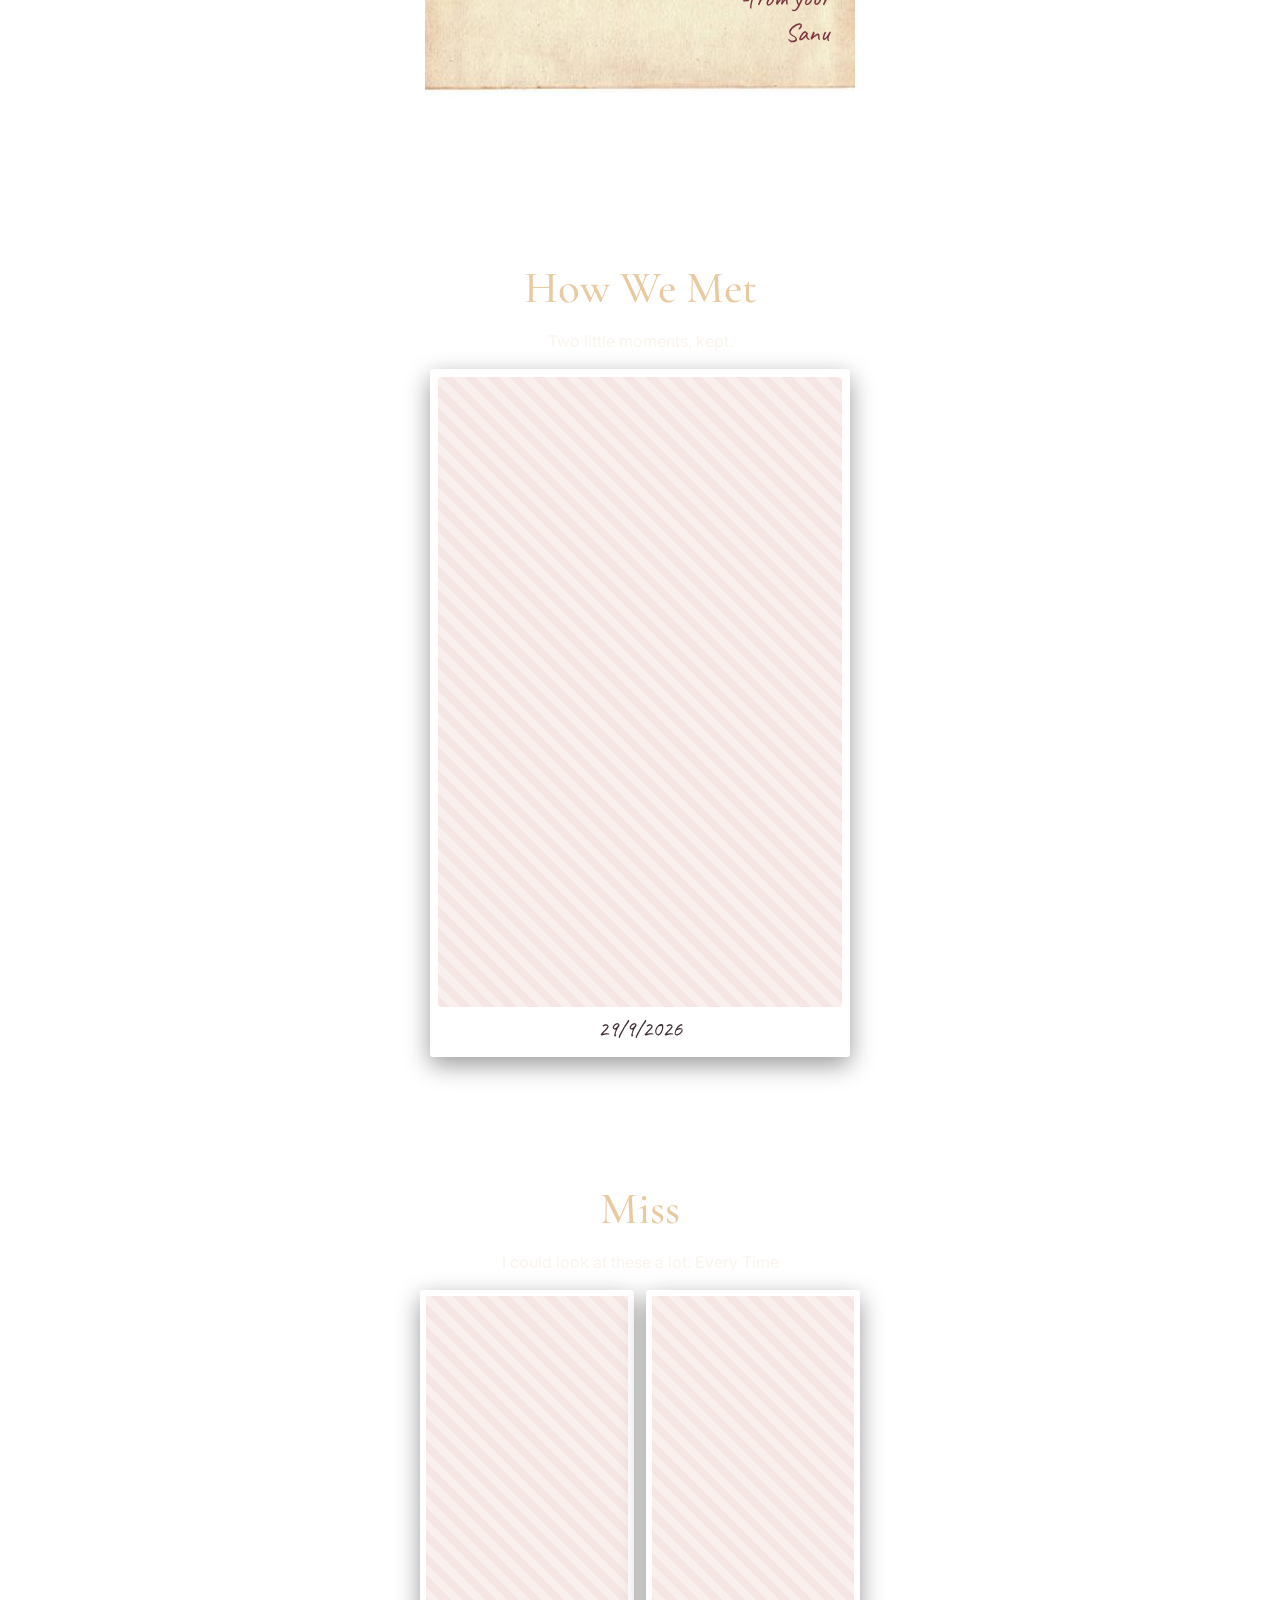
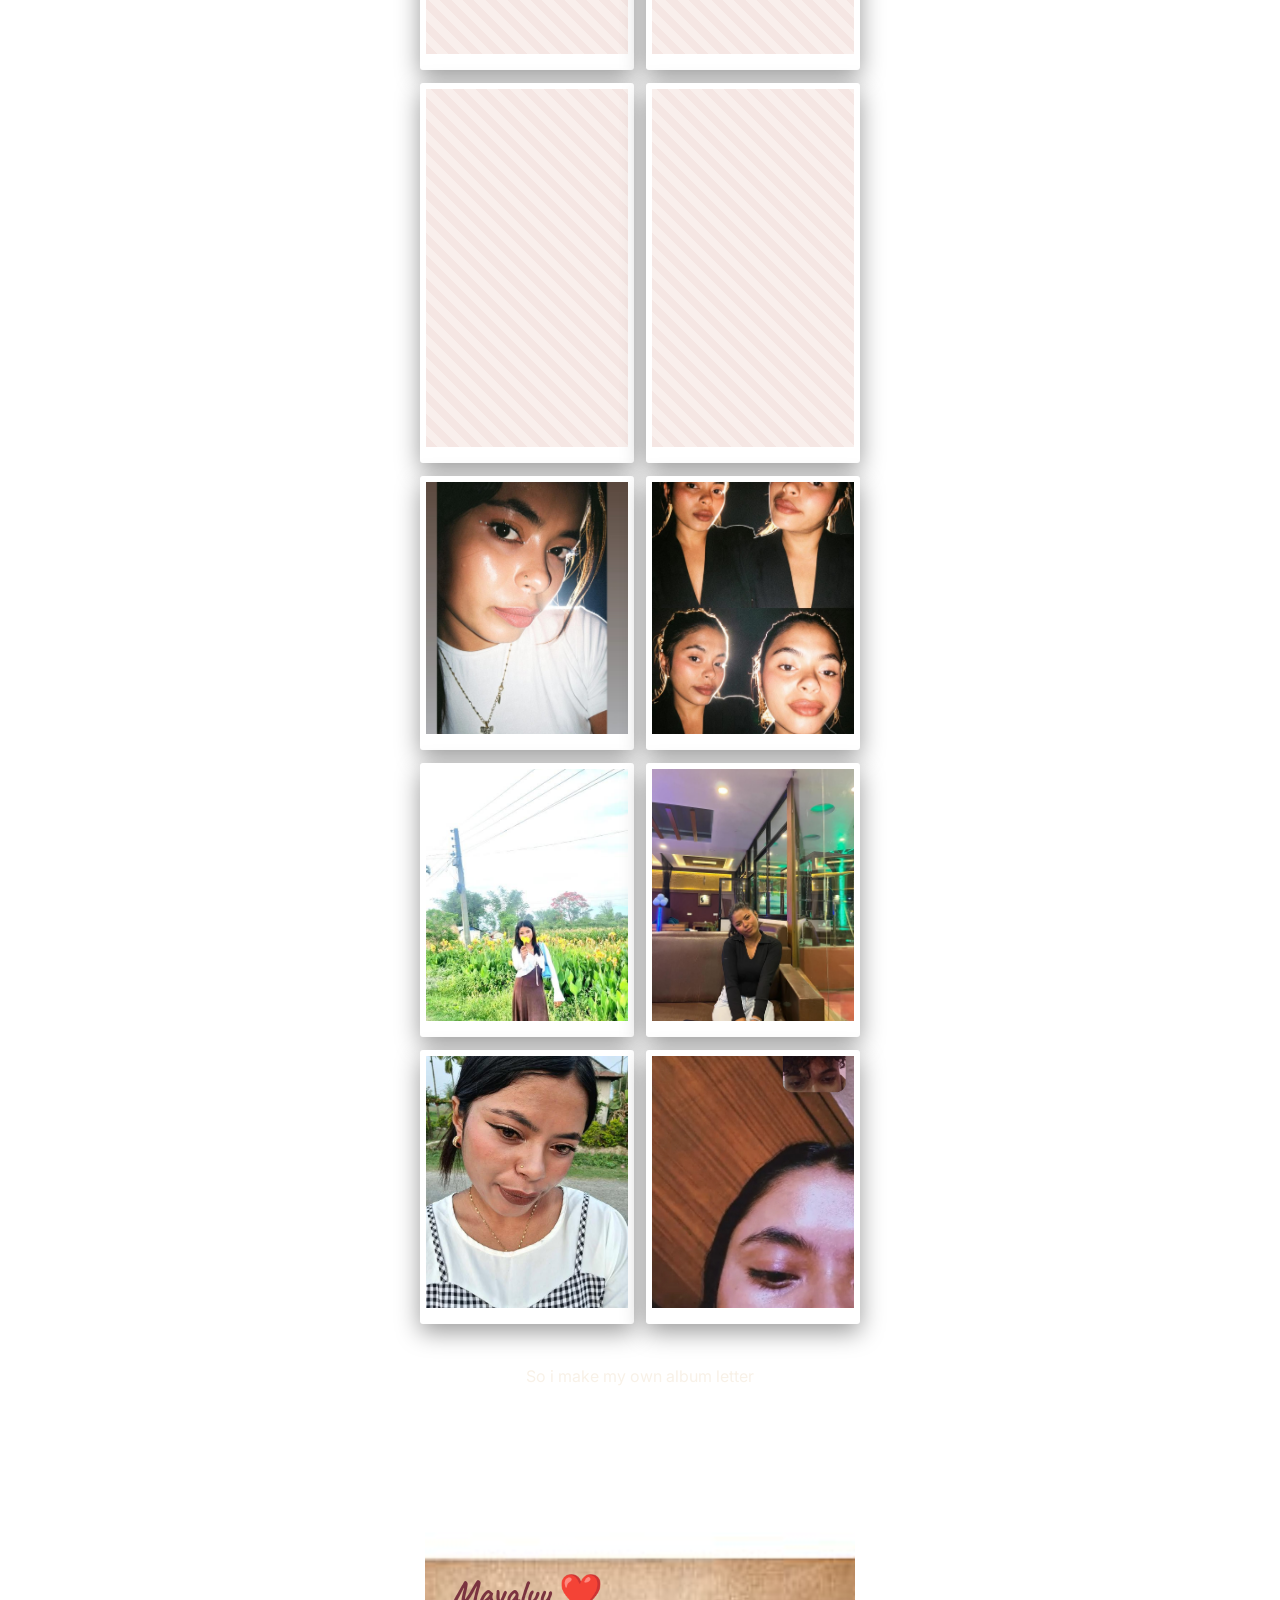
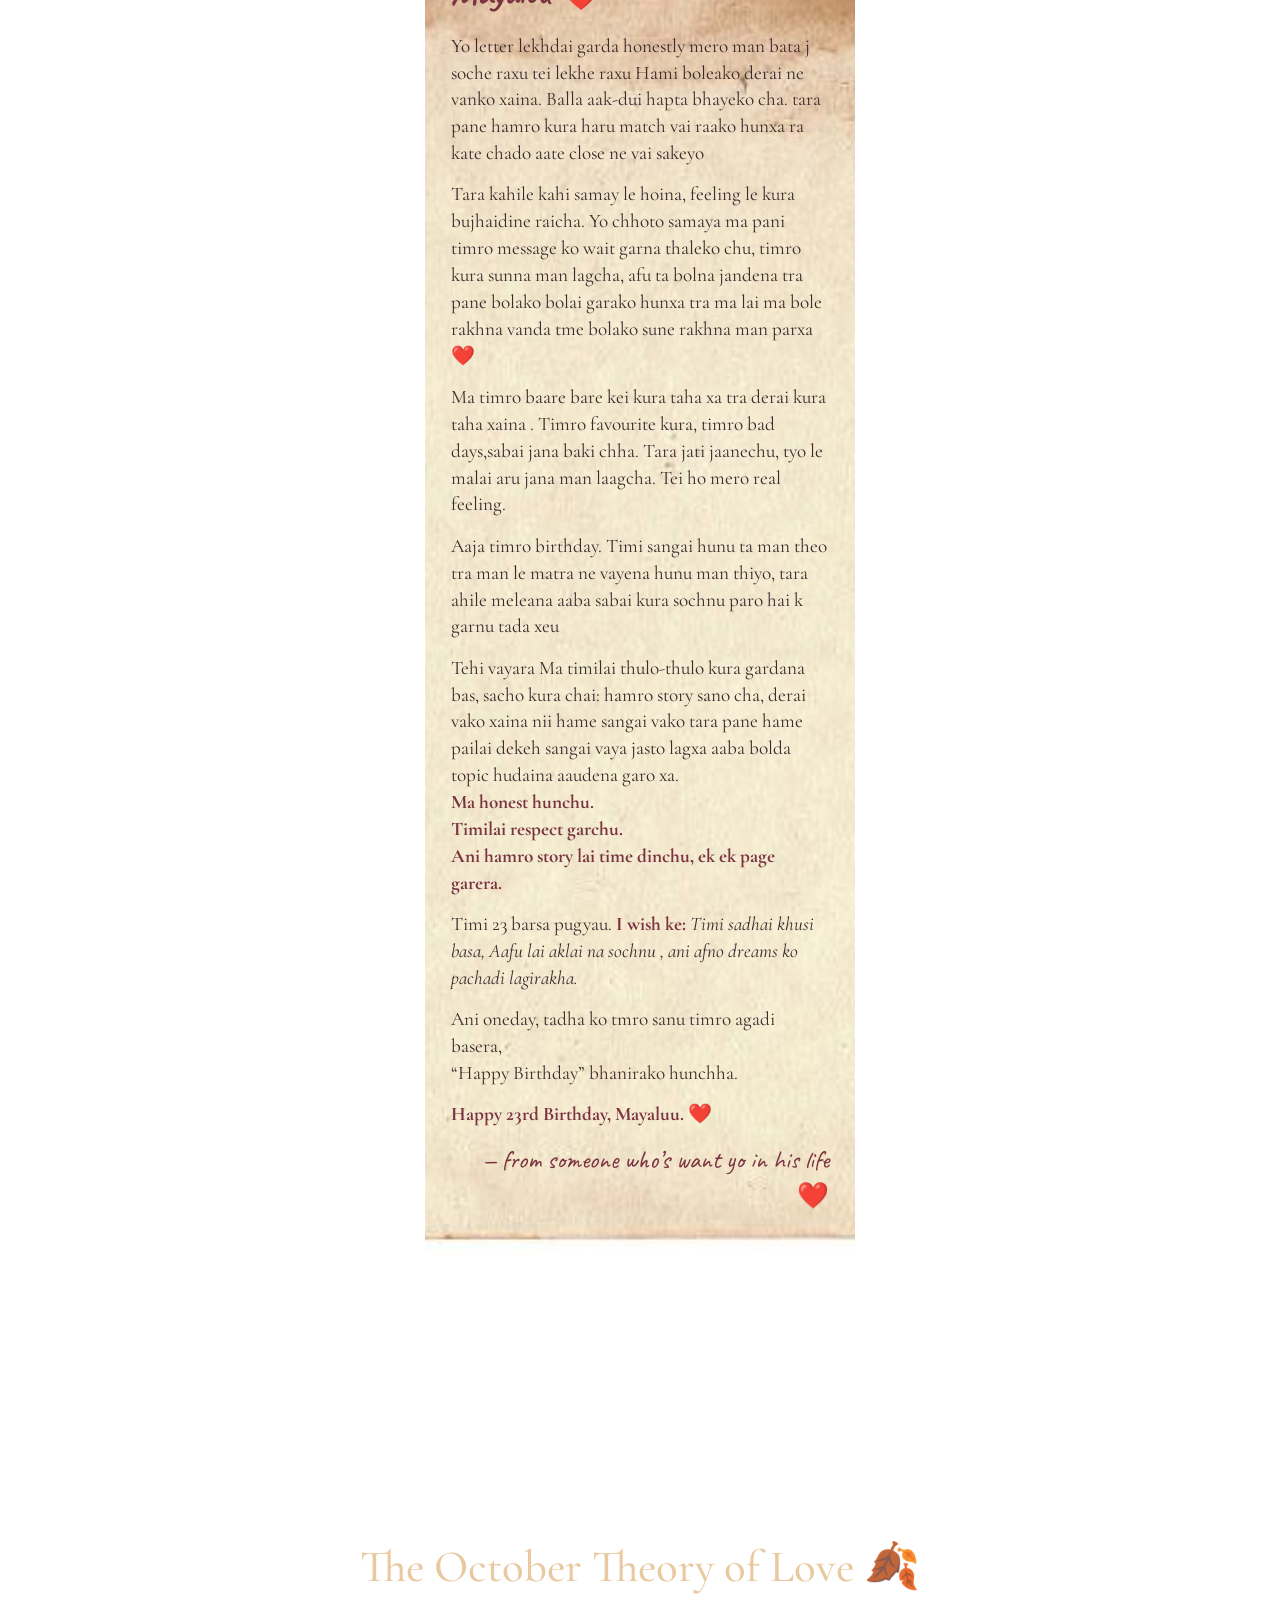
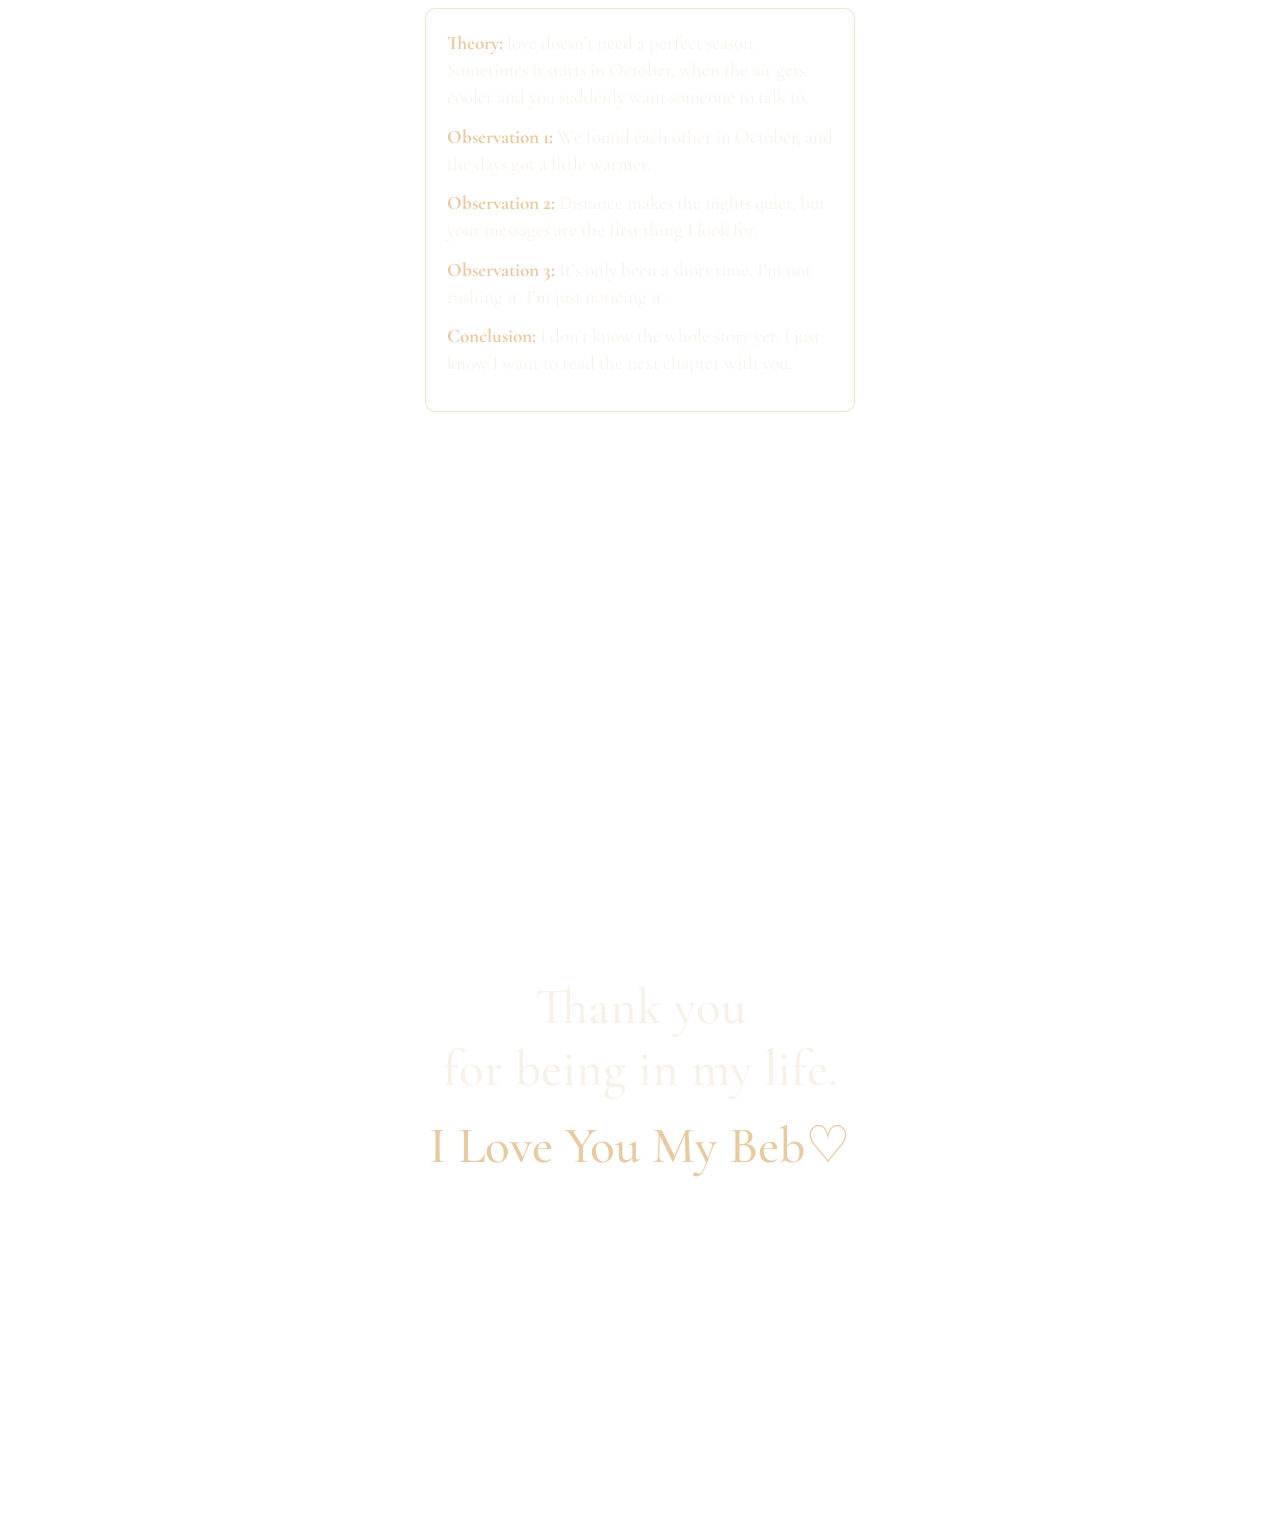
==== commit 18746f9b: "purposal" ====
--- a/index1.html
+++ b/index1.html
@@ -132,7 +132,7 @@
 <!-- 6. THANK YOU -->
 <section class="s thanks">
   <p class="rv serif big">Thank you<br>for being in my life.</p>
-  <p class="serif gold big">See you in the next chapter. ♡</p>
+  <p class="serif gold big">I Love You My Beb♡</p>
 </section>
 
 
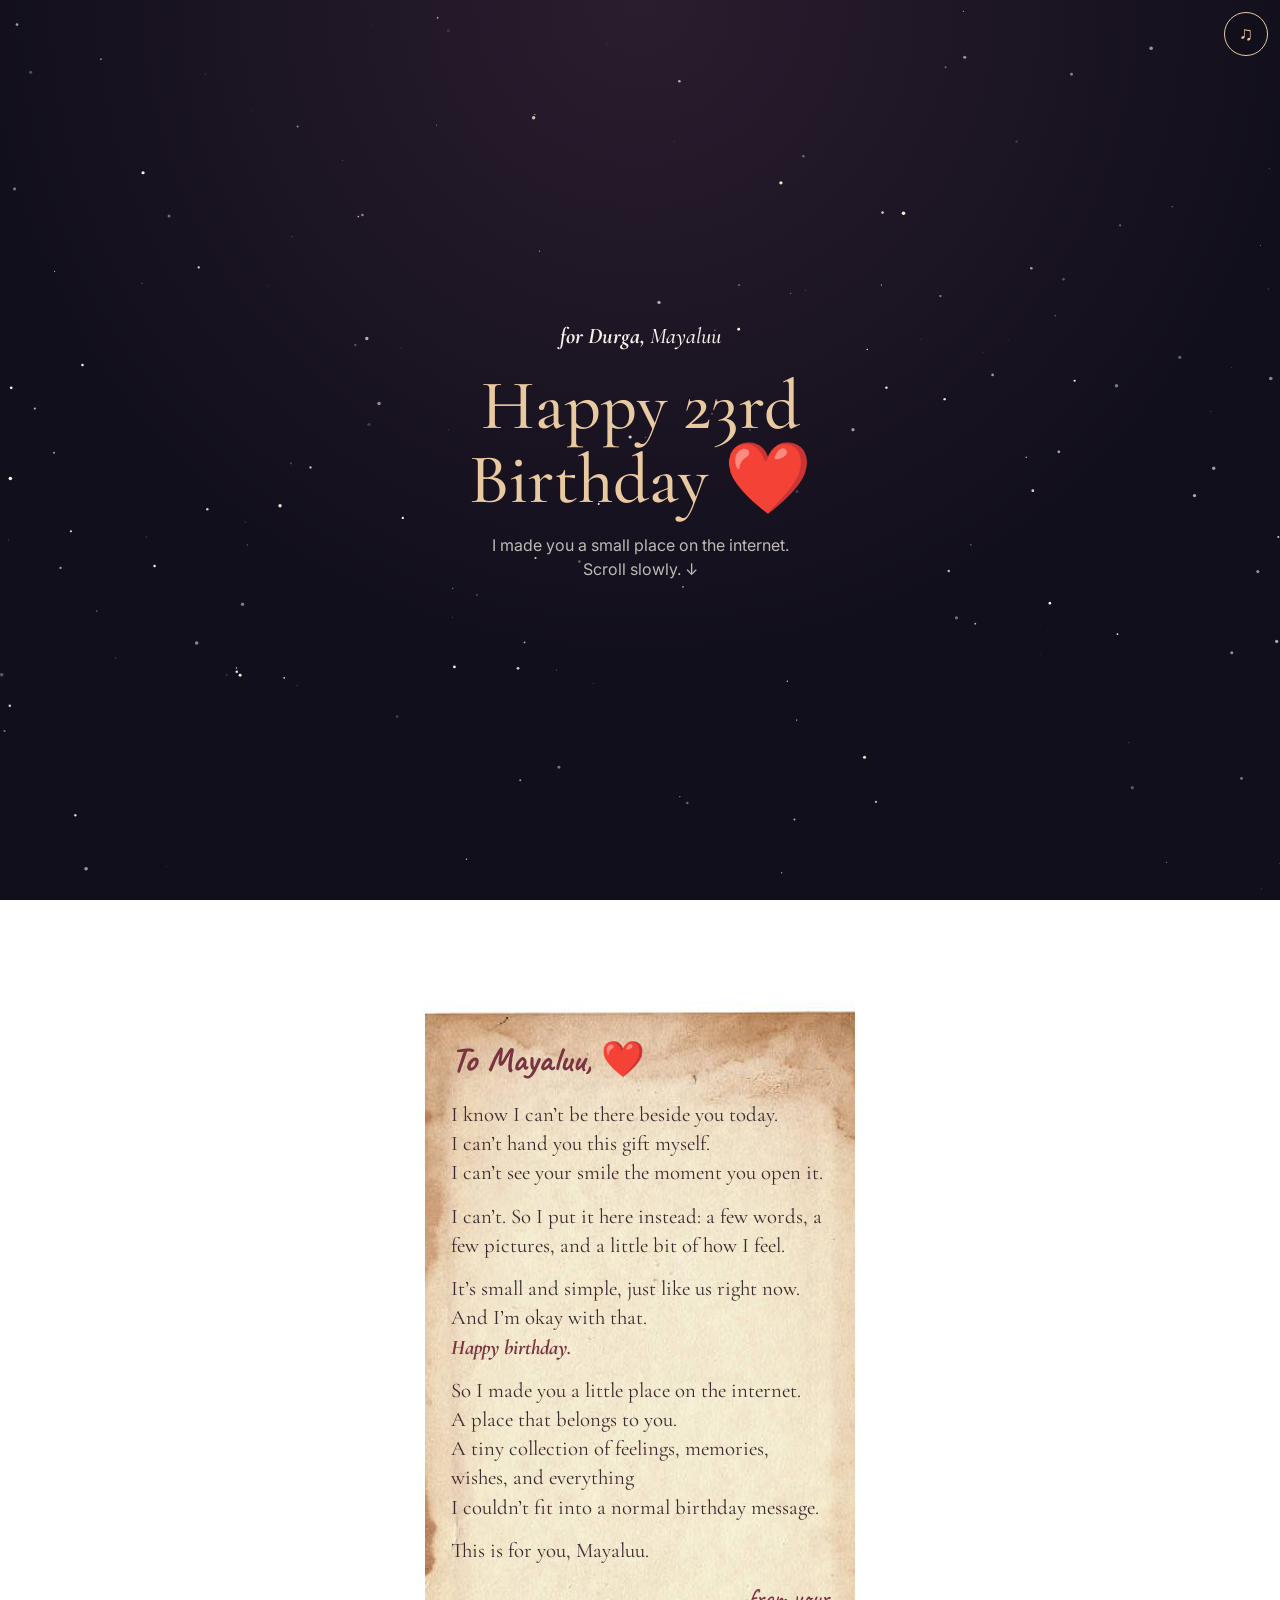
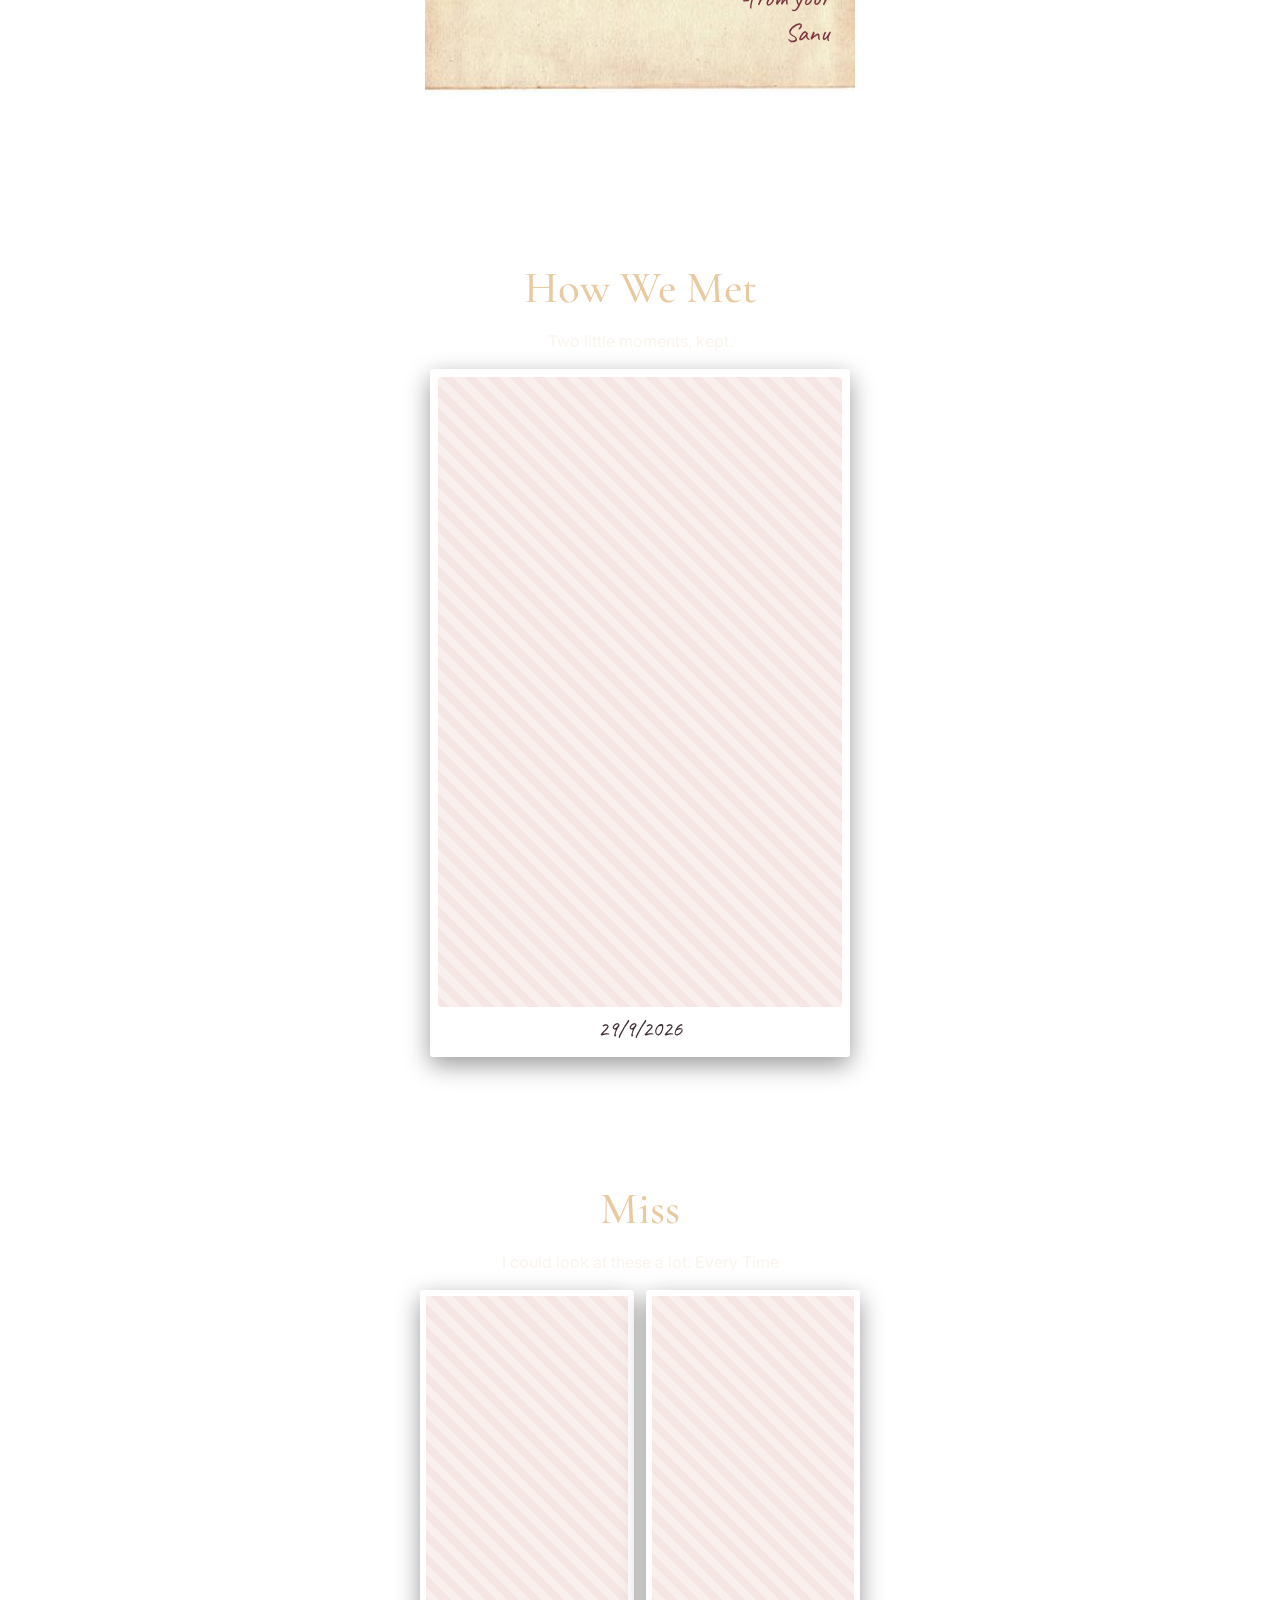
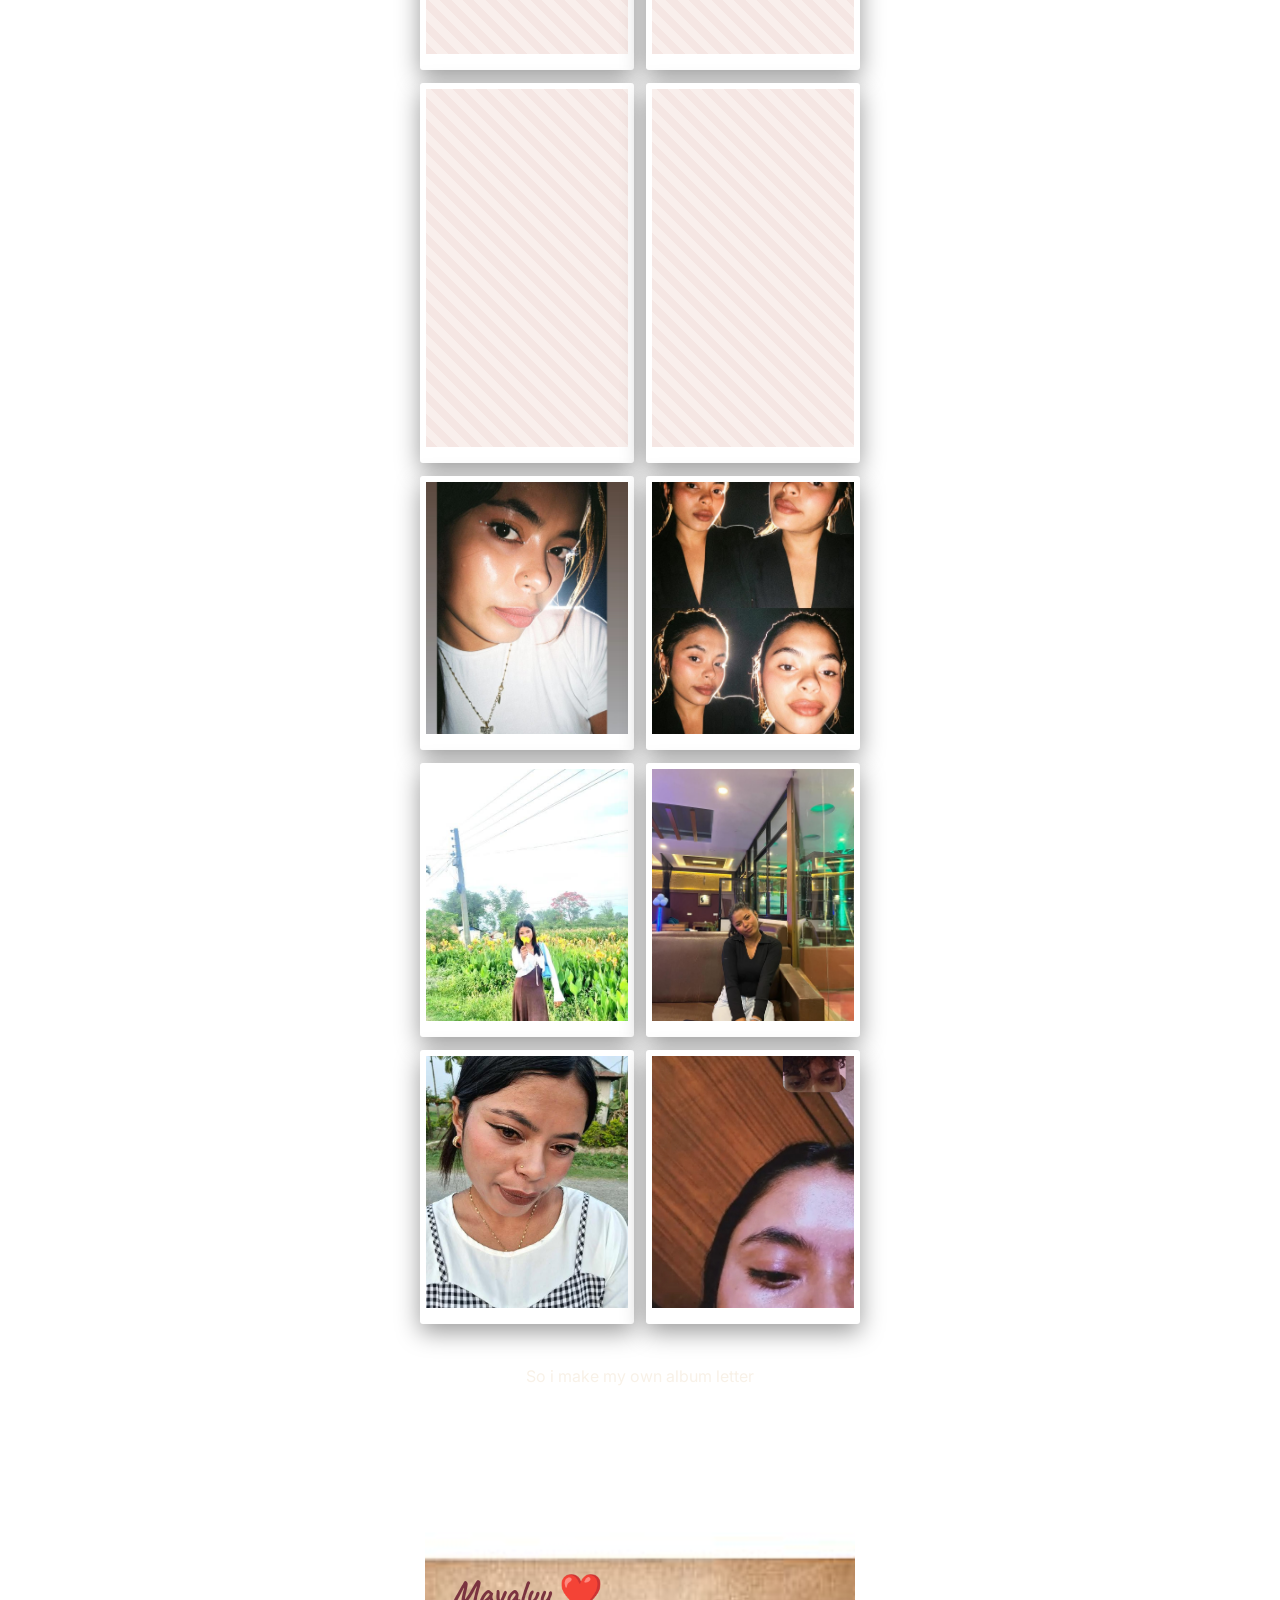
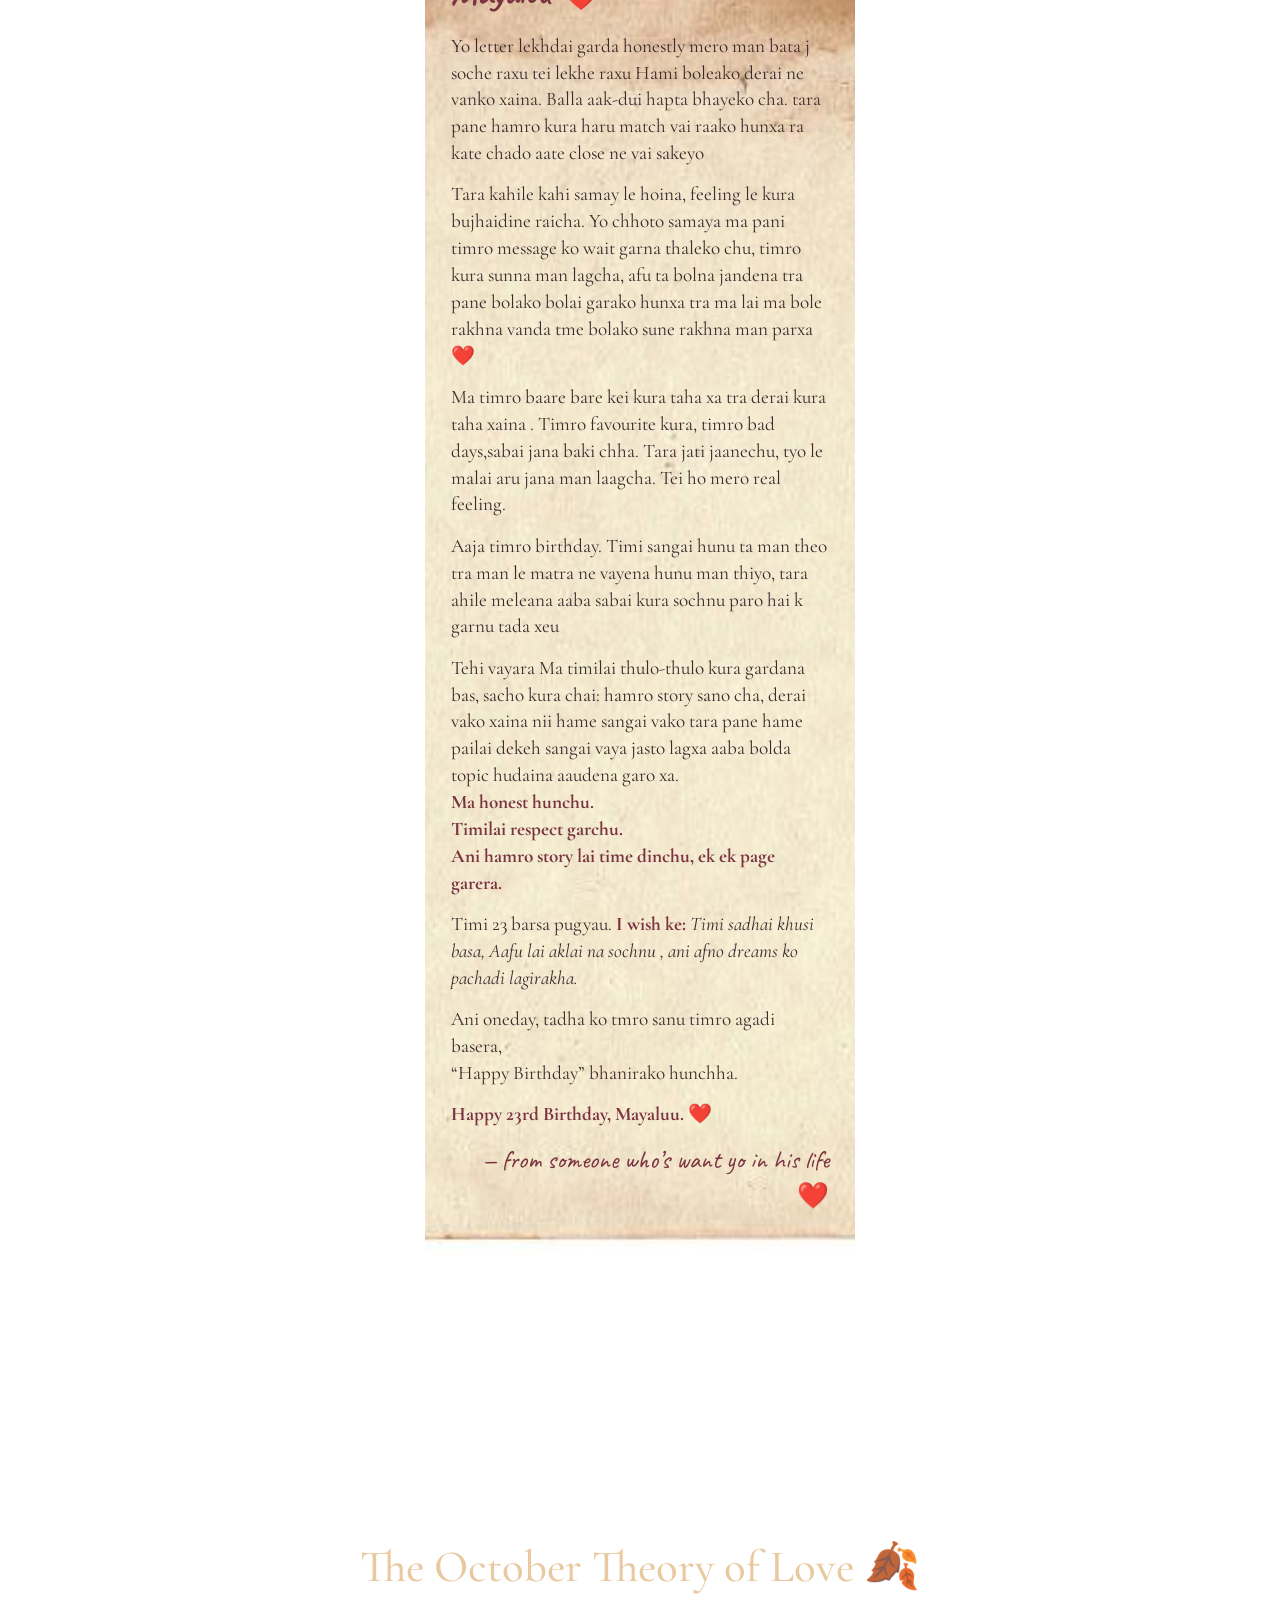
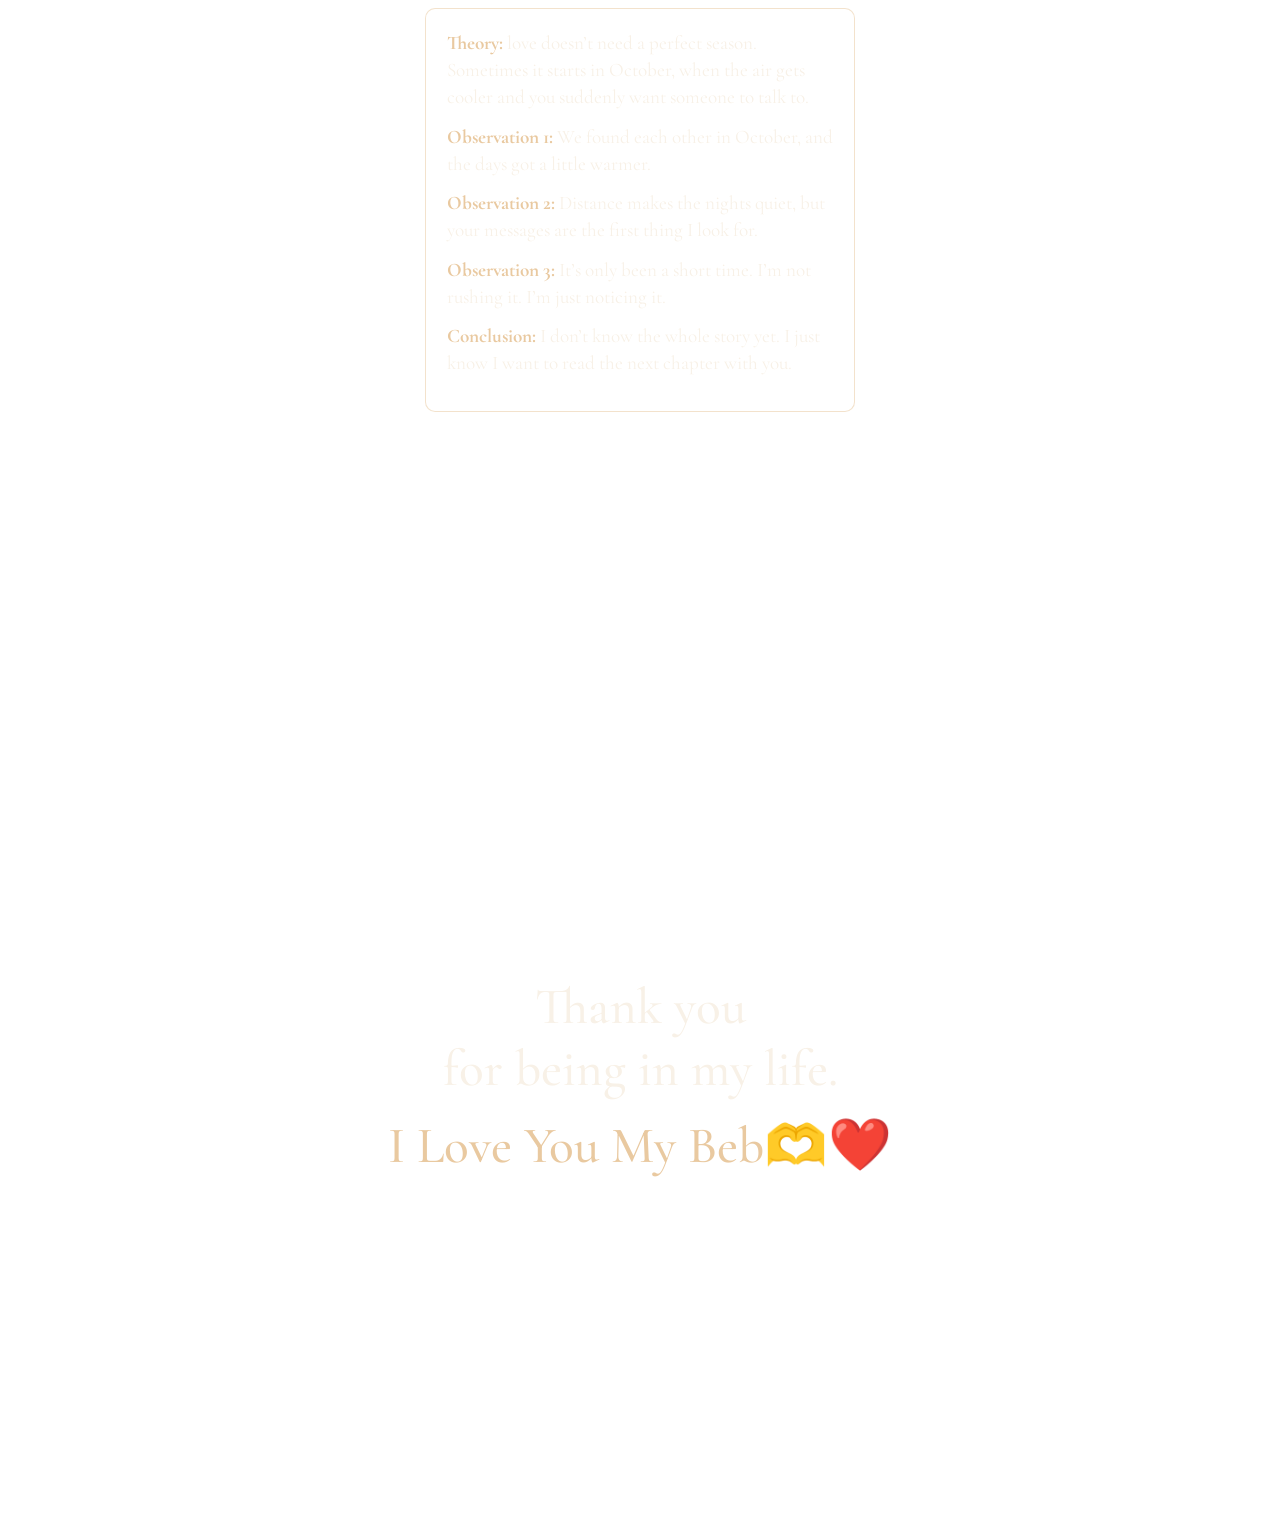
==== commit 4f676b7d: "purposal1" ====
--- a/index1.html
+++ b/index1.html
@@ -132,7 +132,7 @@
 <!-- 6. THANK YOU -->
 <section class="s thanks">
   <p class="rv serif big">Thank you<br>for being in my life.</p>
-  <p class="serif gold big">I Love You My Beb♡</p>
+  <p class="serif gold big">I Love You My Beb🫶❤️</p>
 </section>
 
 
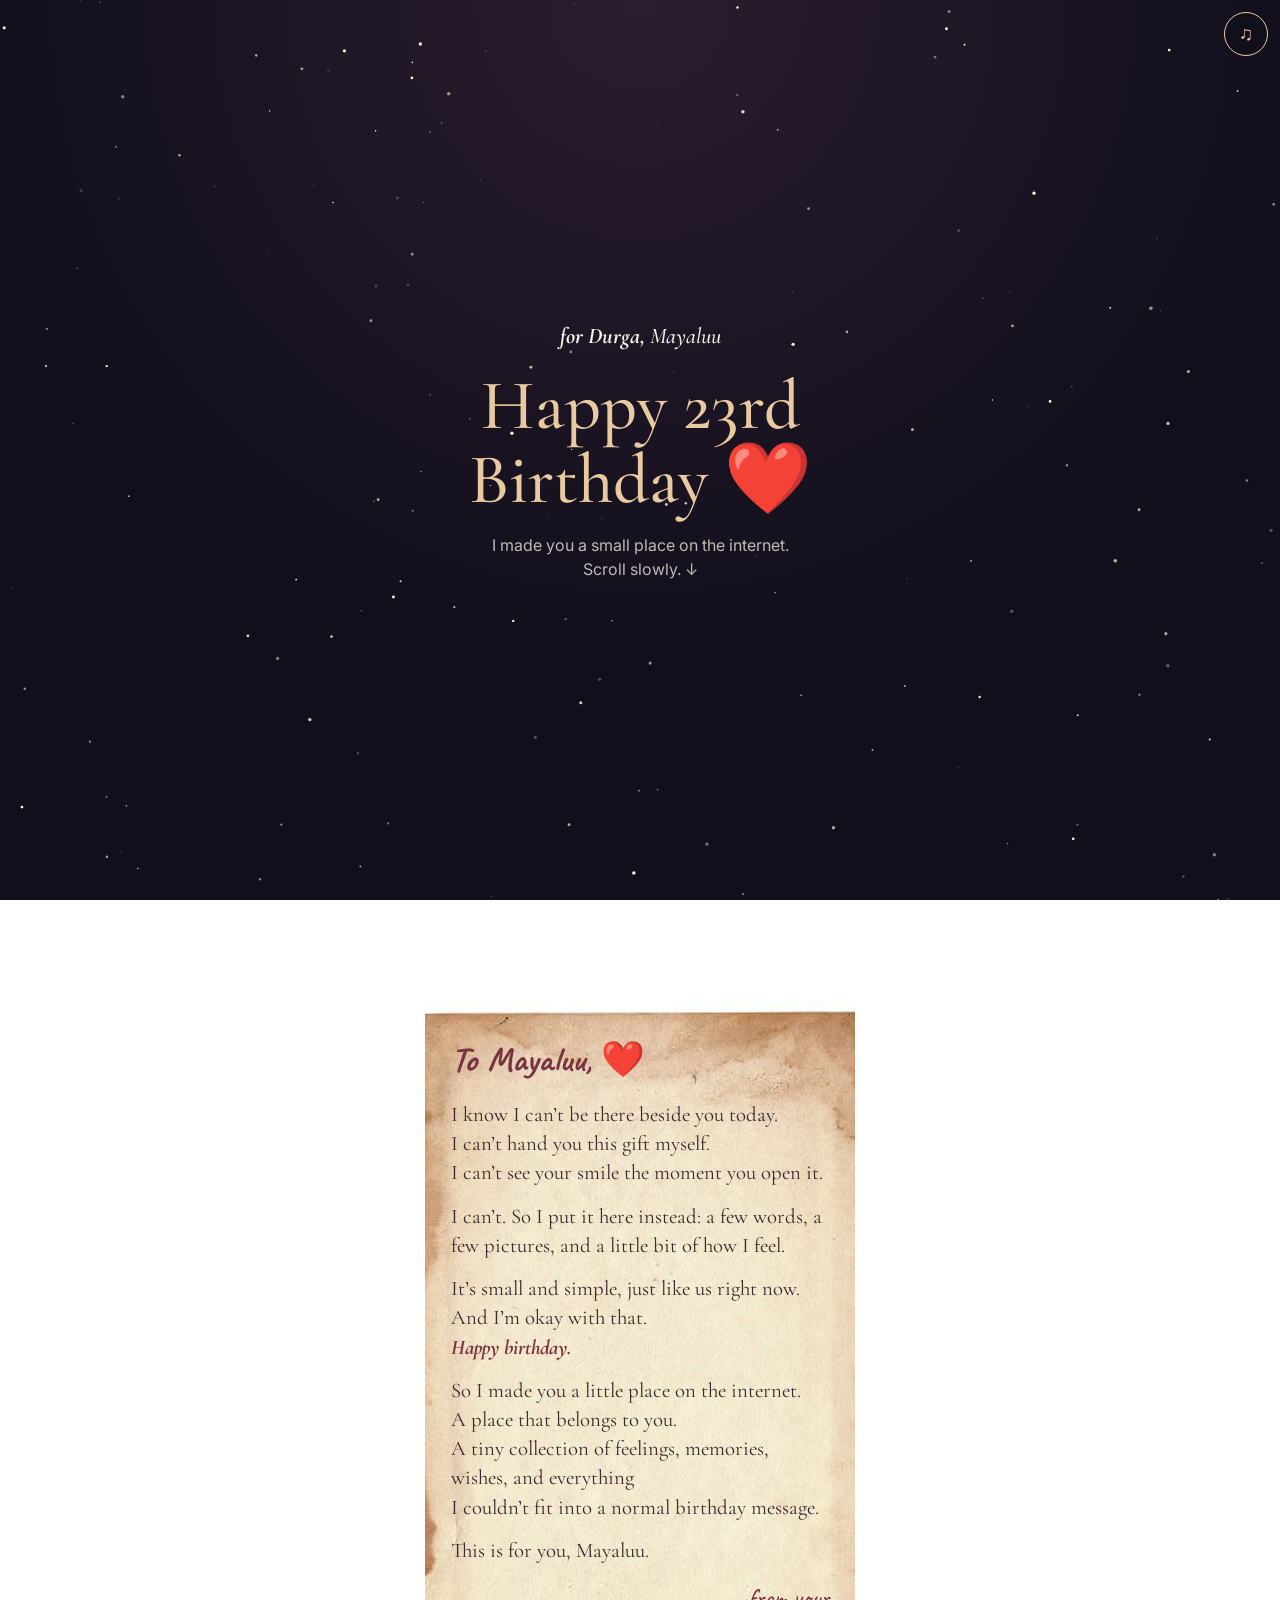
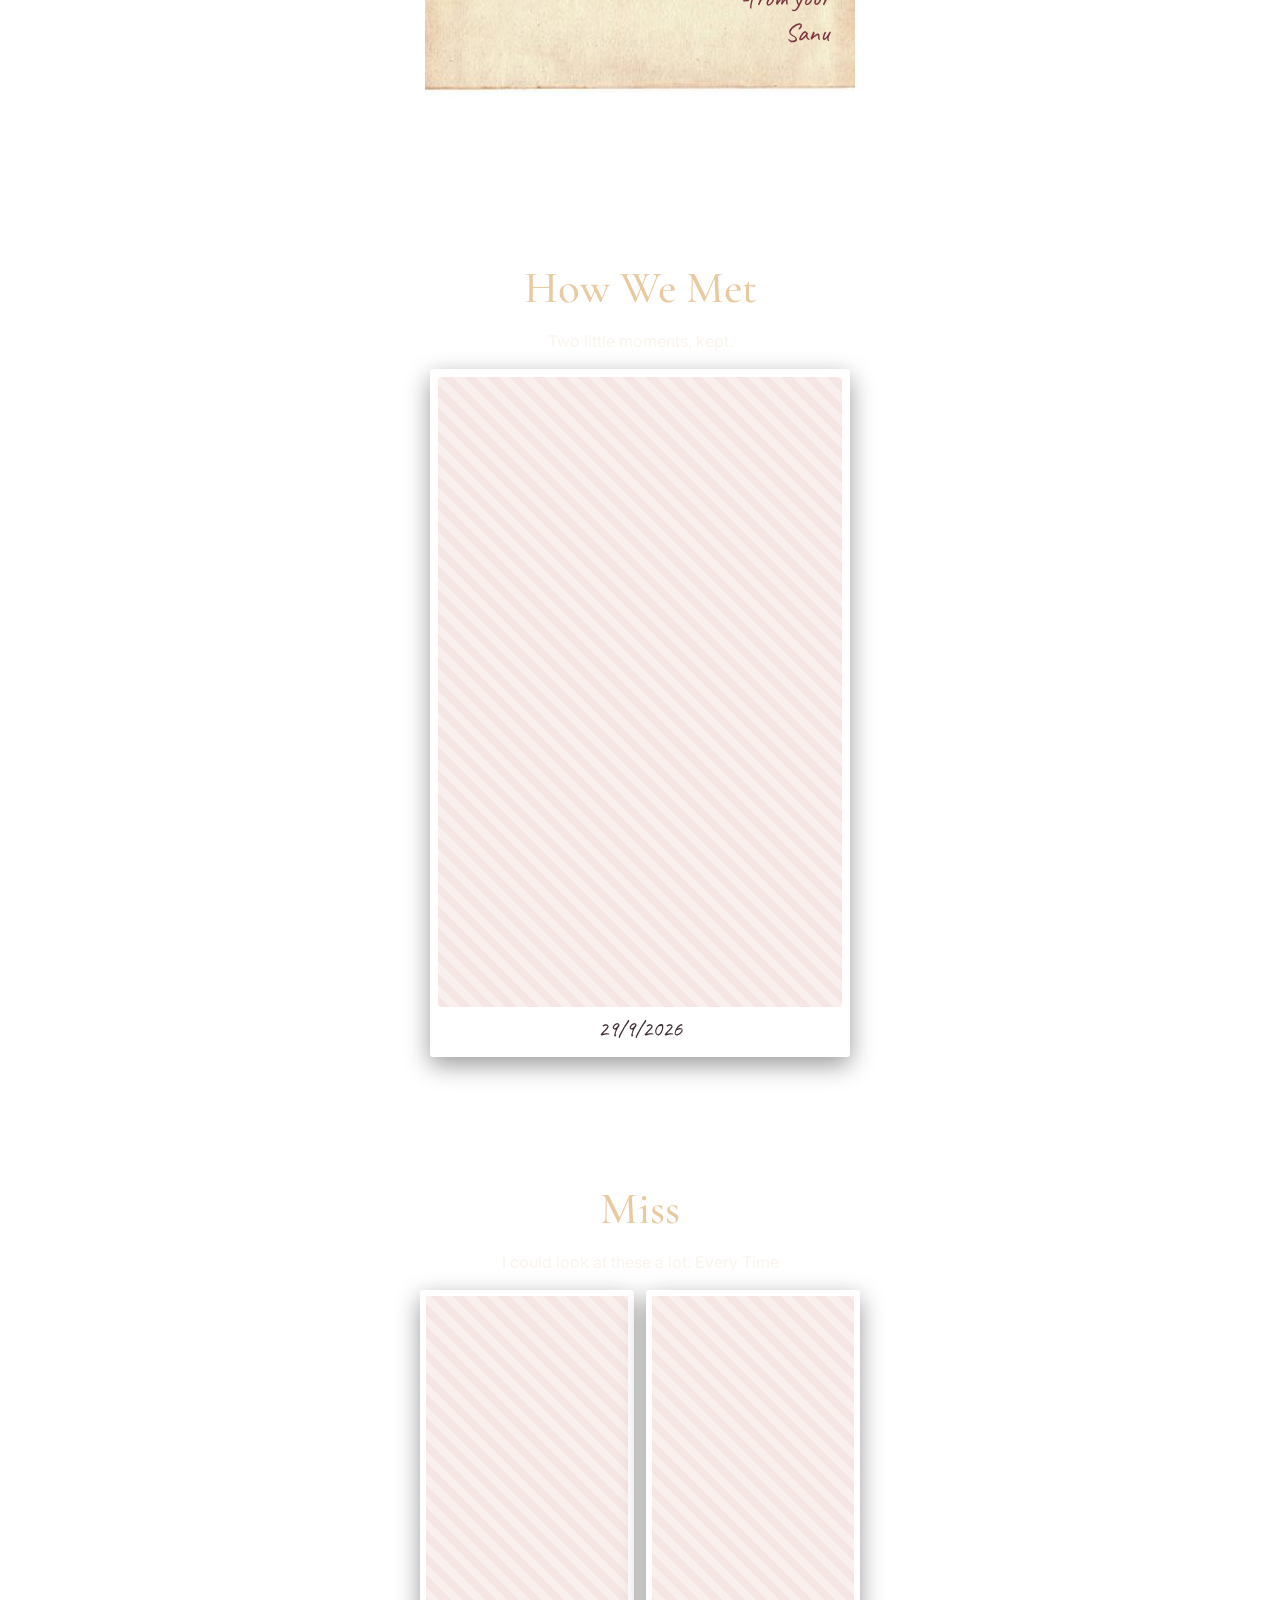
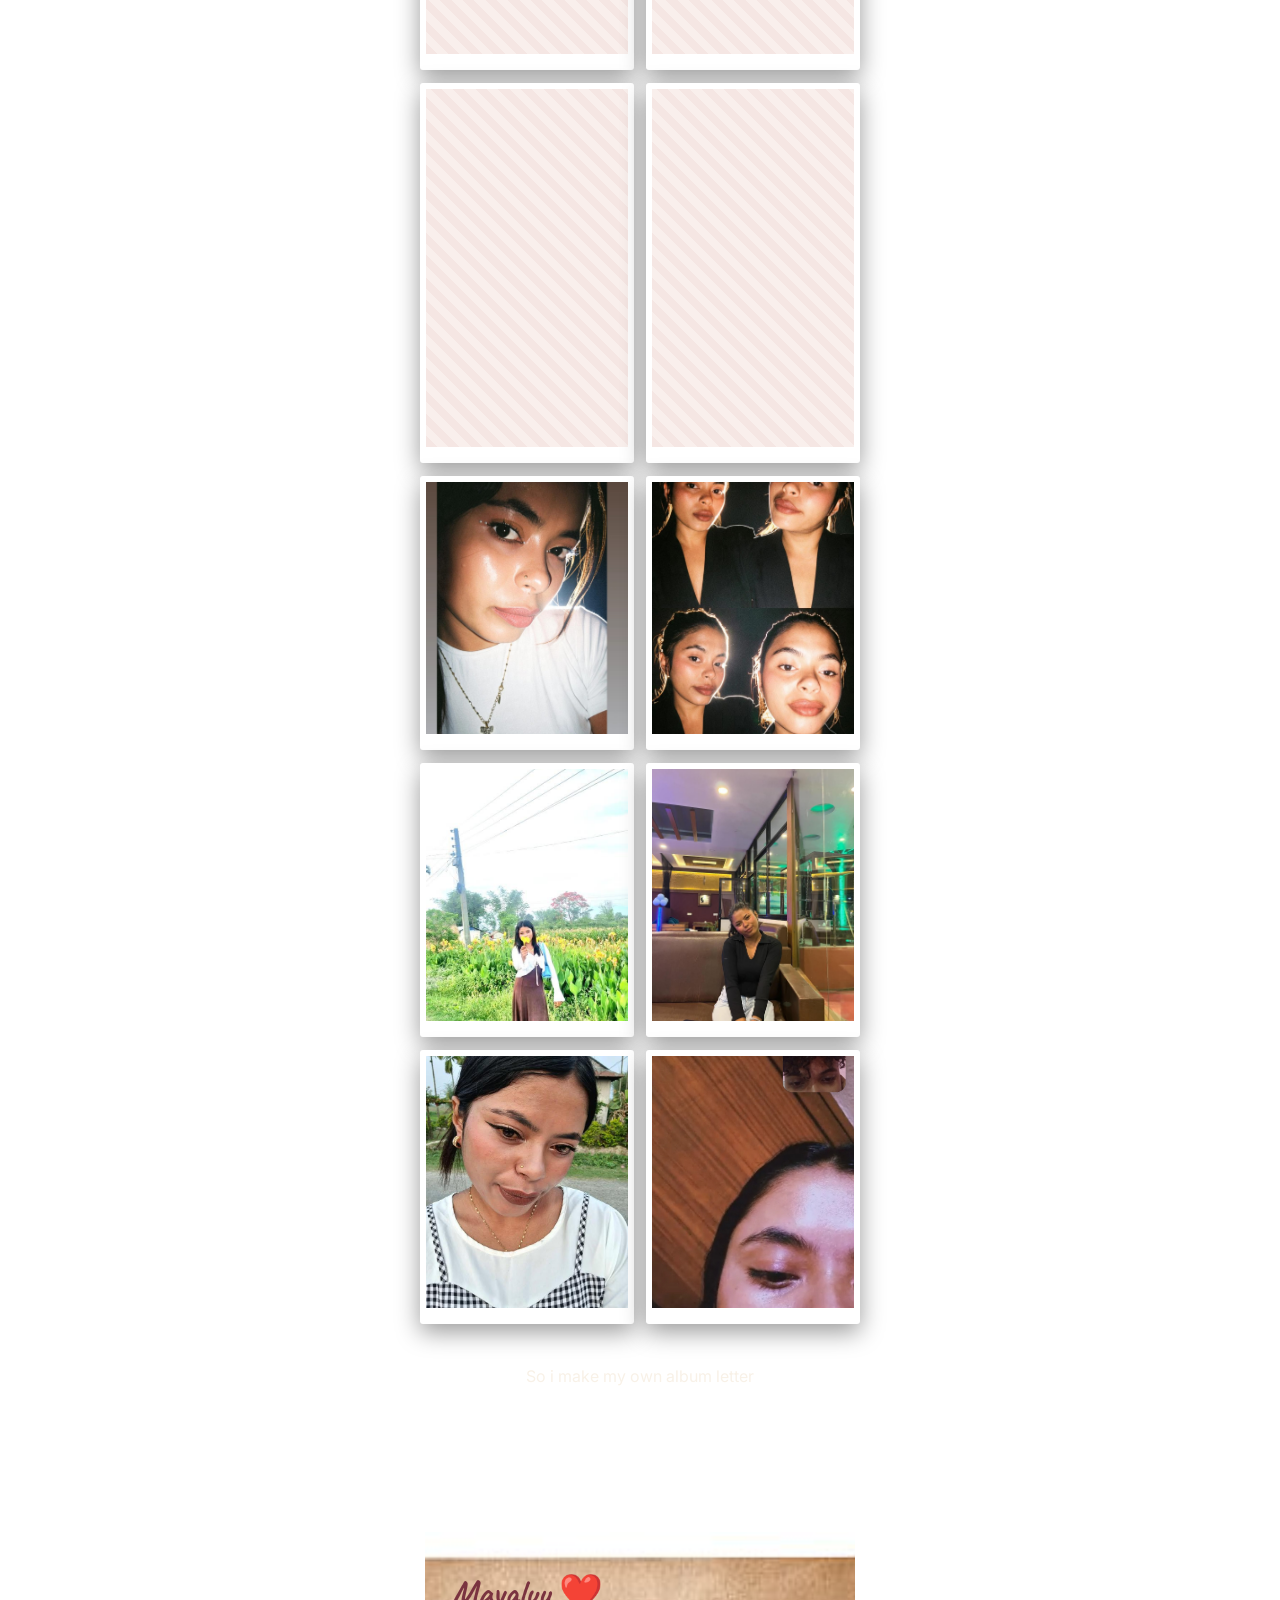
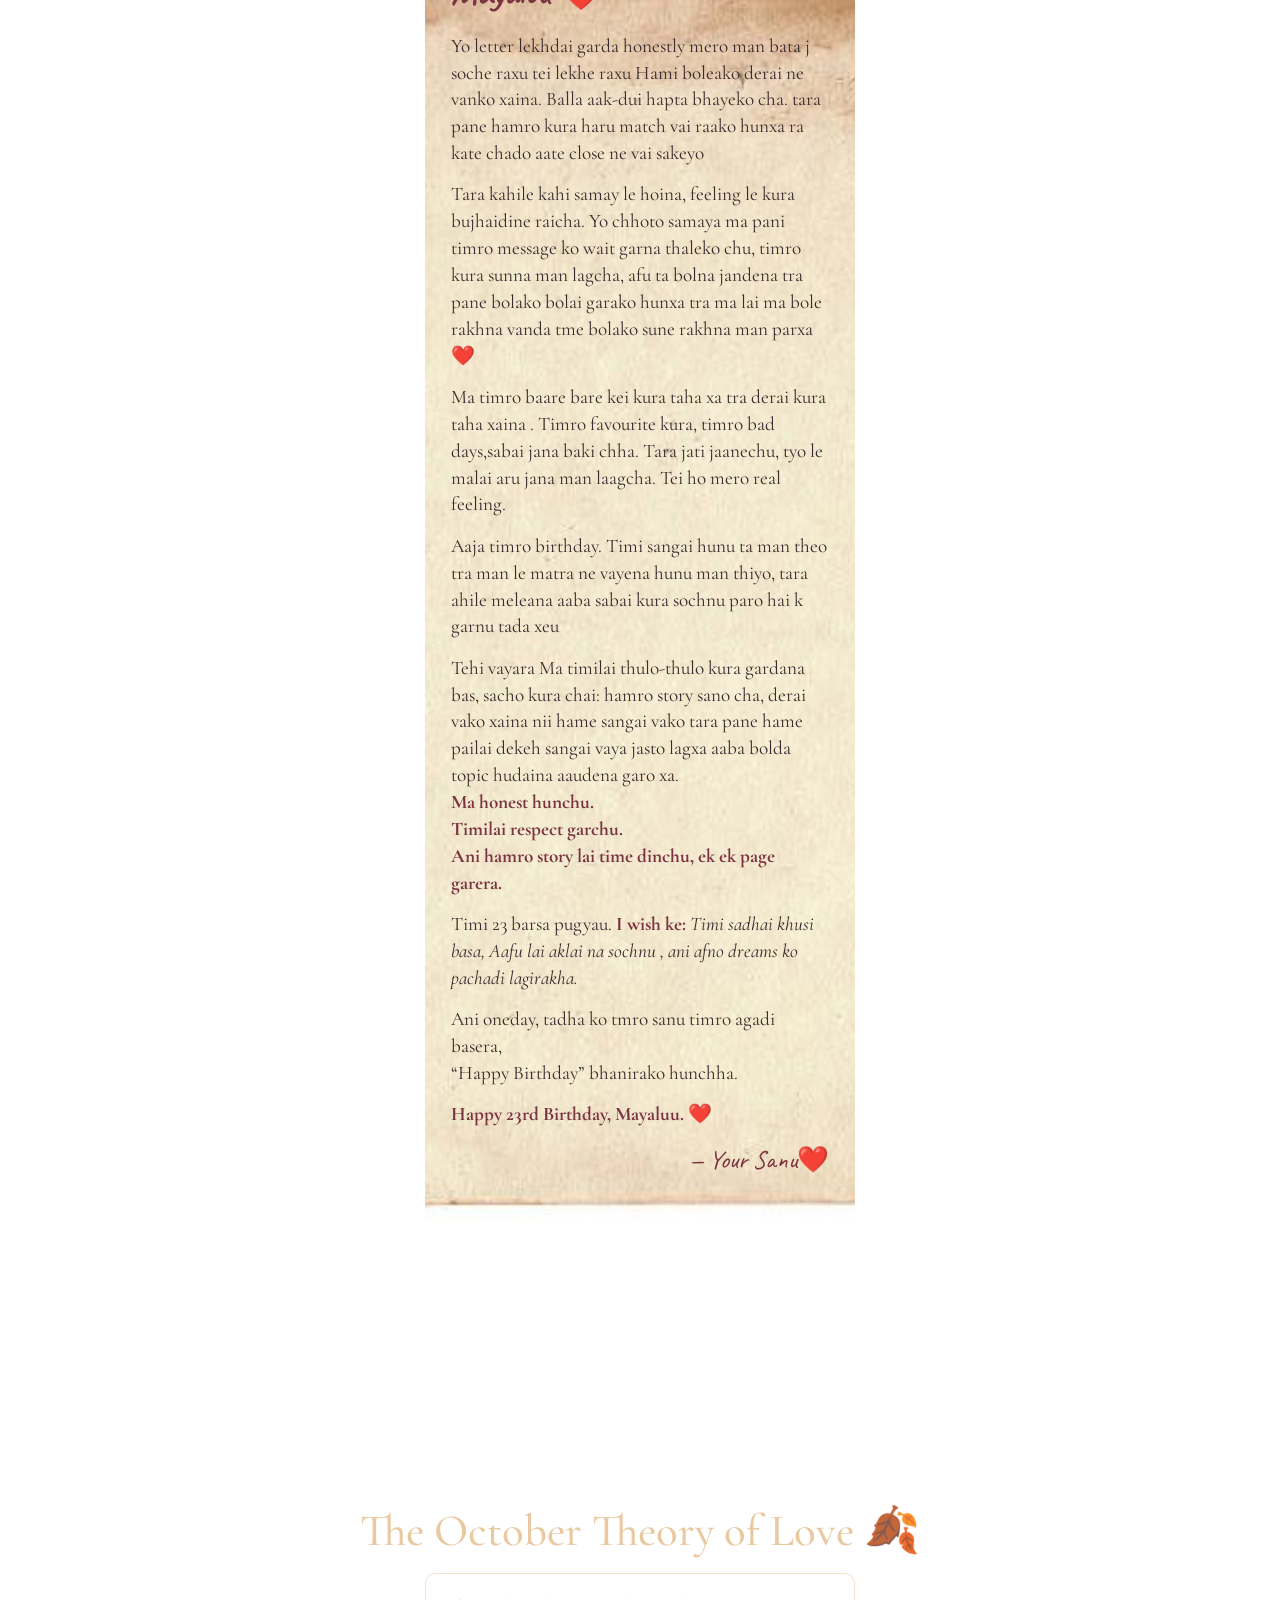
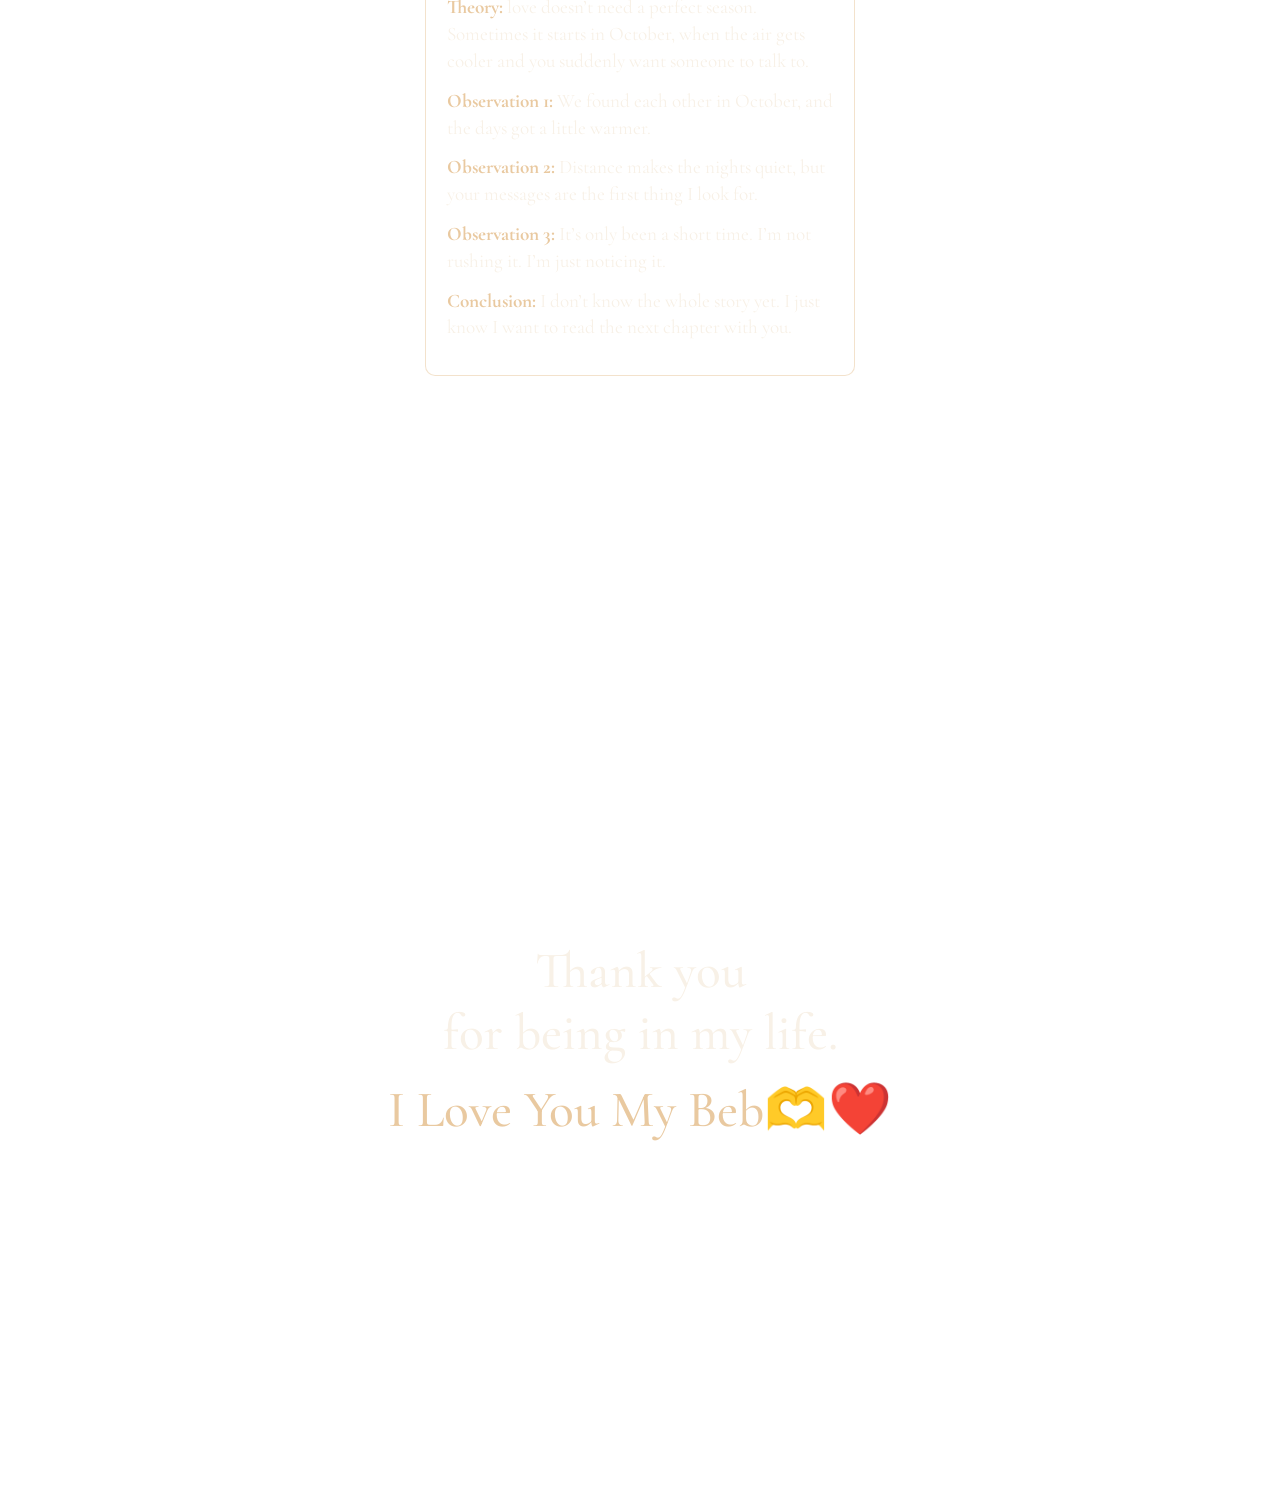
==== commit 02825b07: "from" ====
--- a/index1.html
+++ b/index1.html
@@ -113,7 +113,7 @@
        “Happy Birthday” bhanirako hunchha.</p>
 
     <p><b>Happy 23rd Birthday, Mayaluu. ❤️</b></p>
-    <p class="sign">— from someone who’s want yo in his life ❤️</p>
+    <p class="sign">— Your Sanu❤️</p>
   </article>
 </section>
 
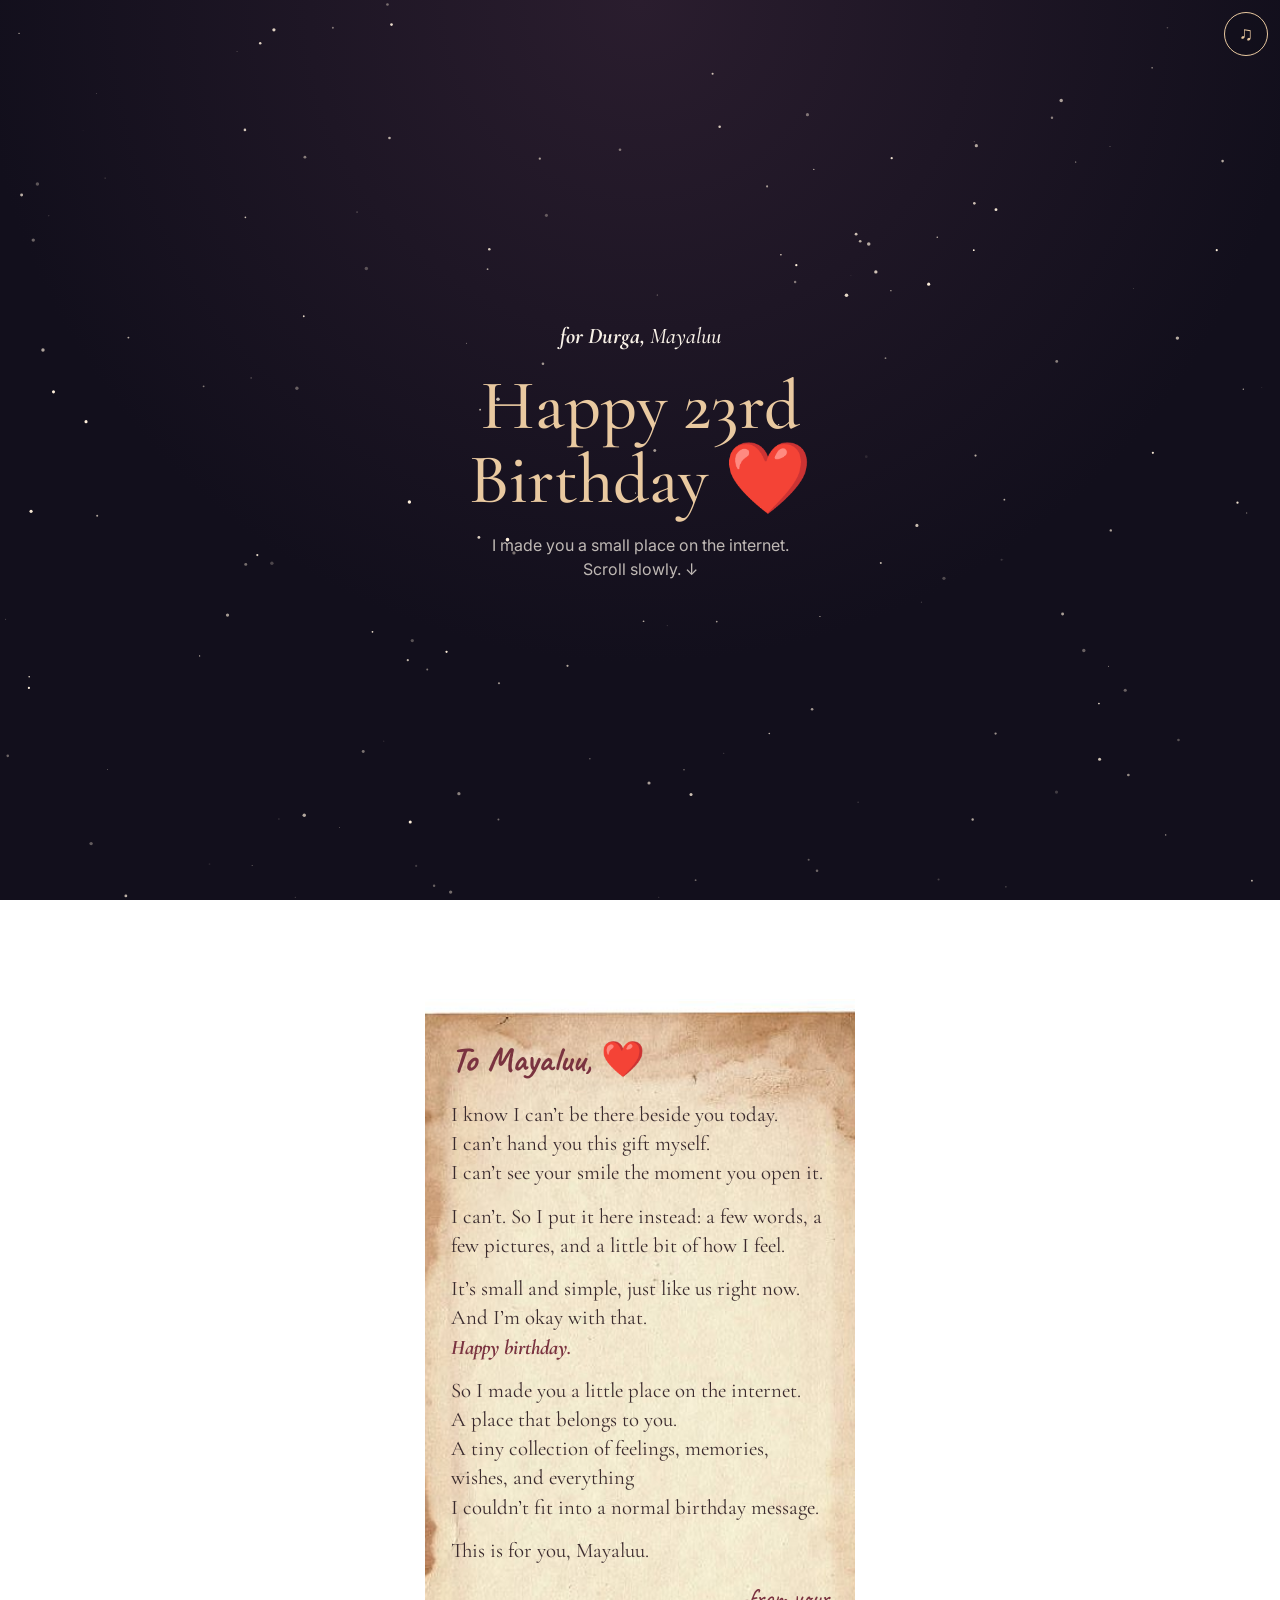
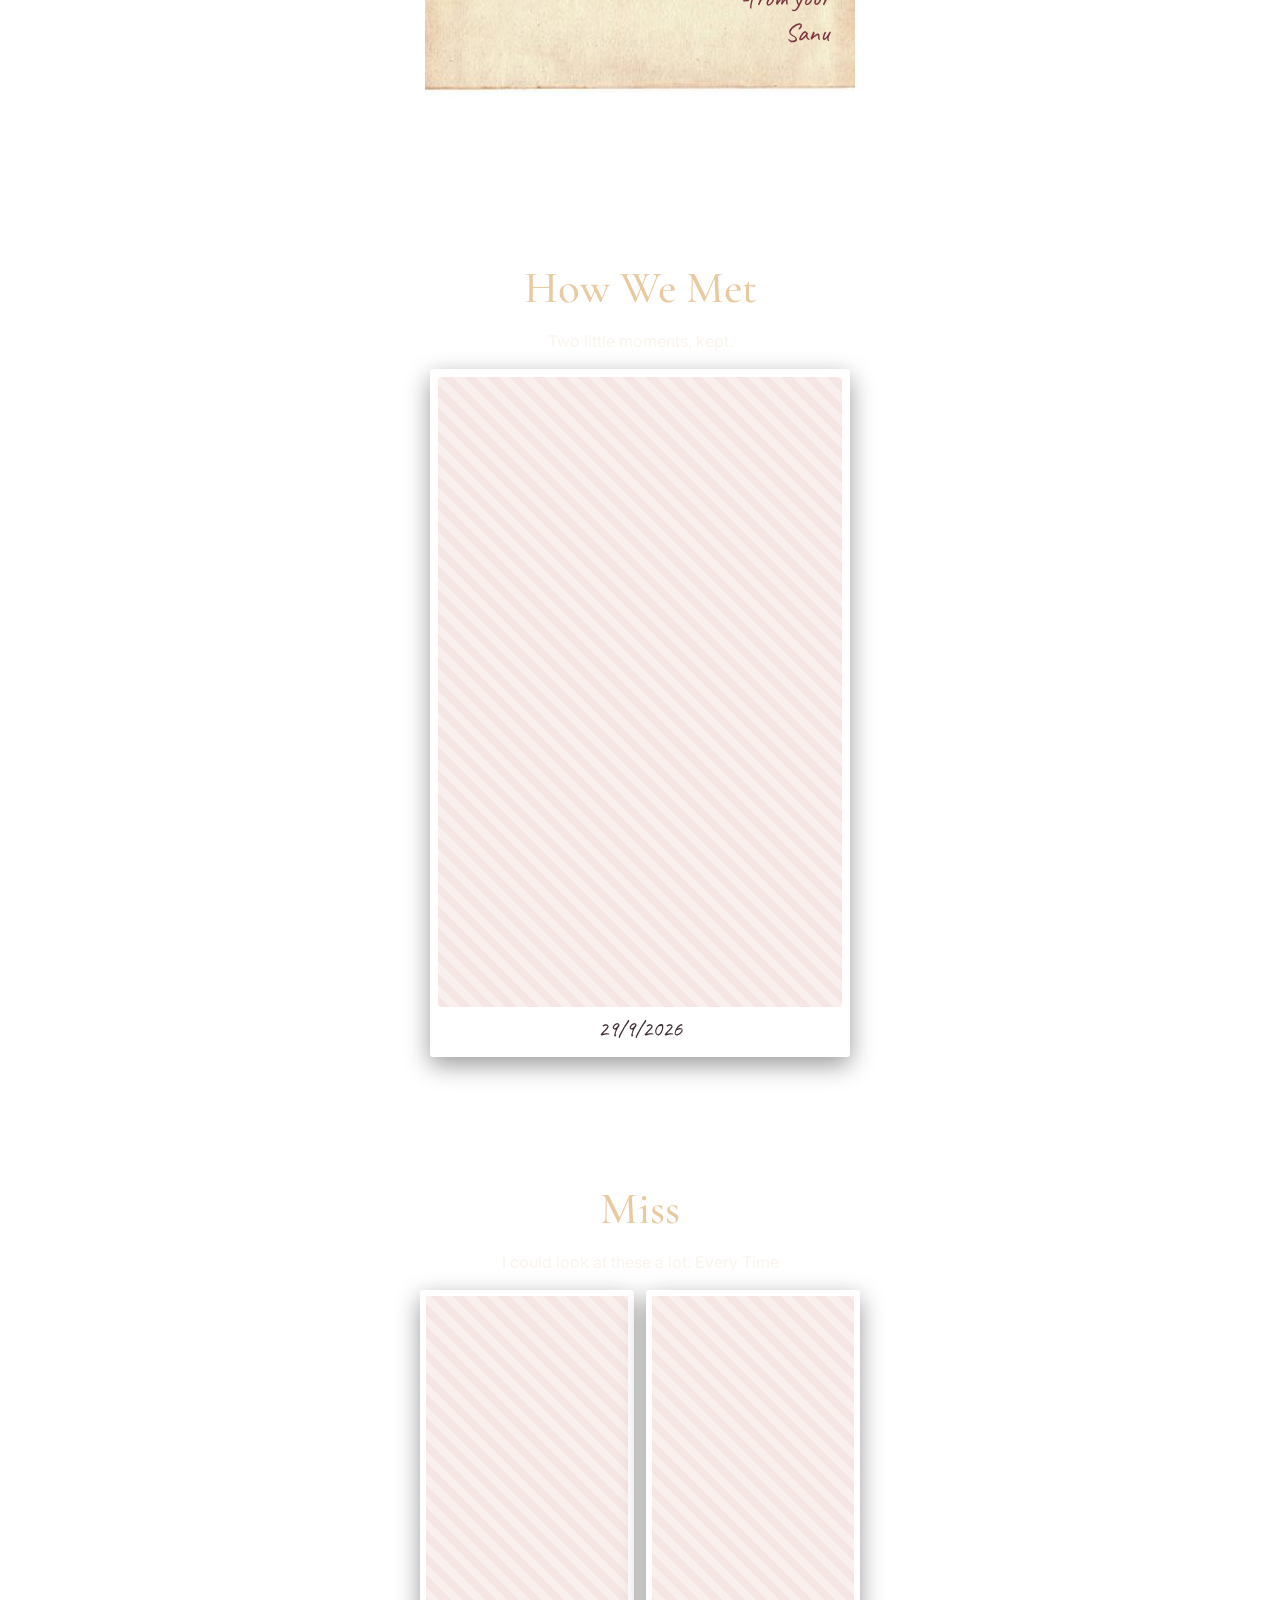
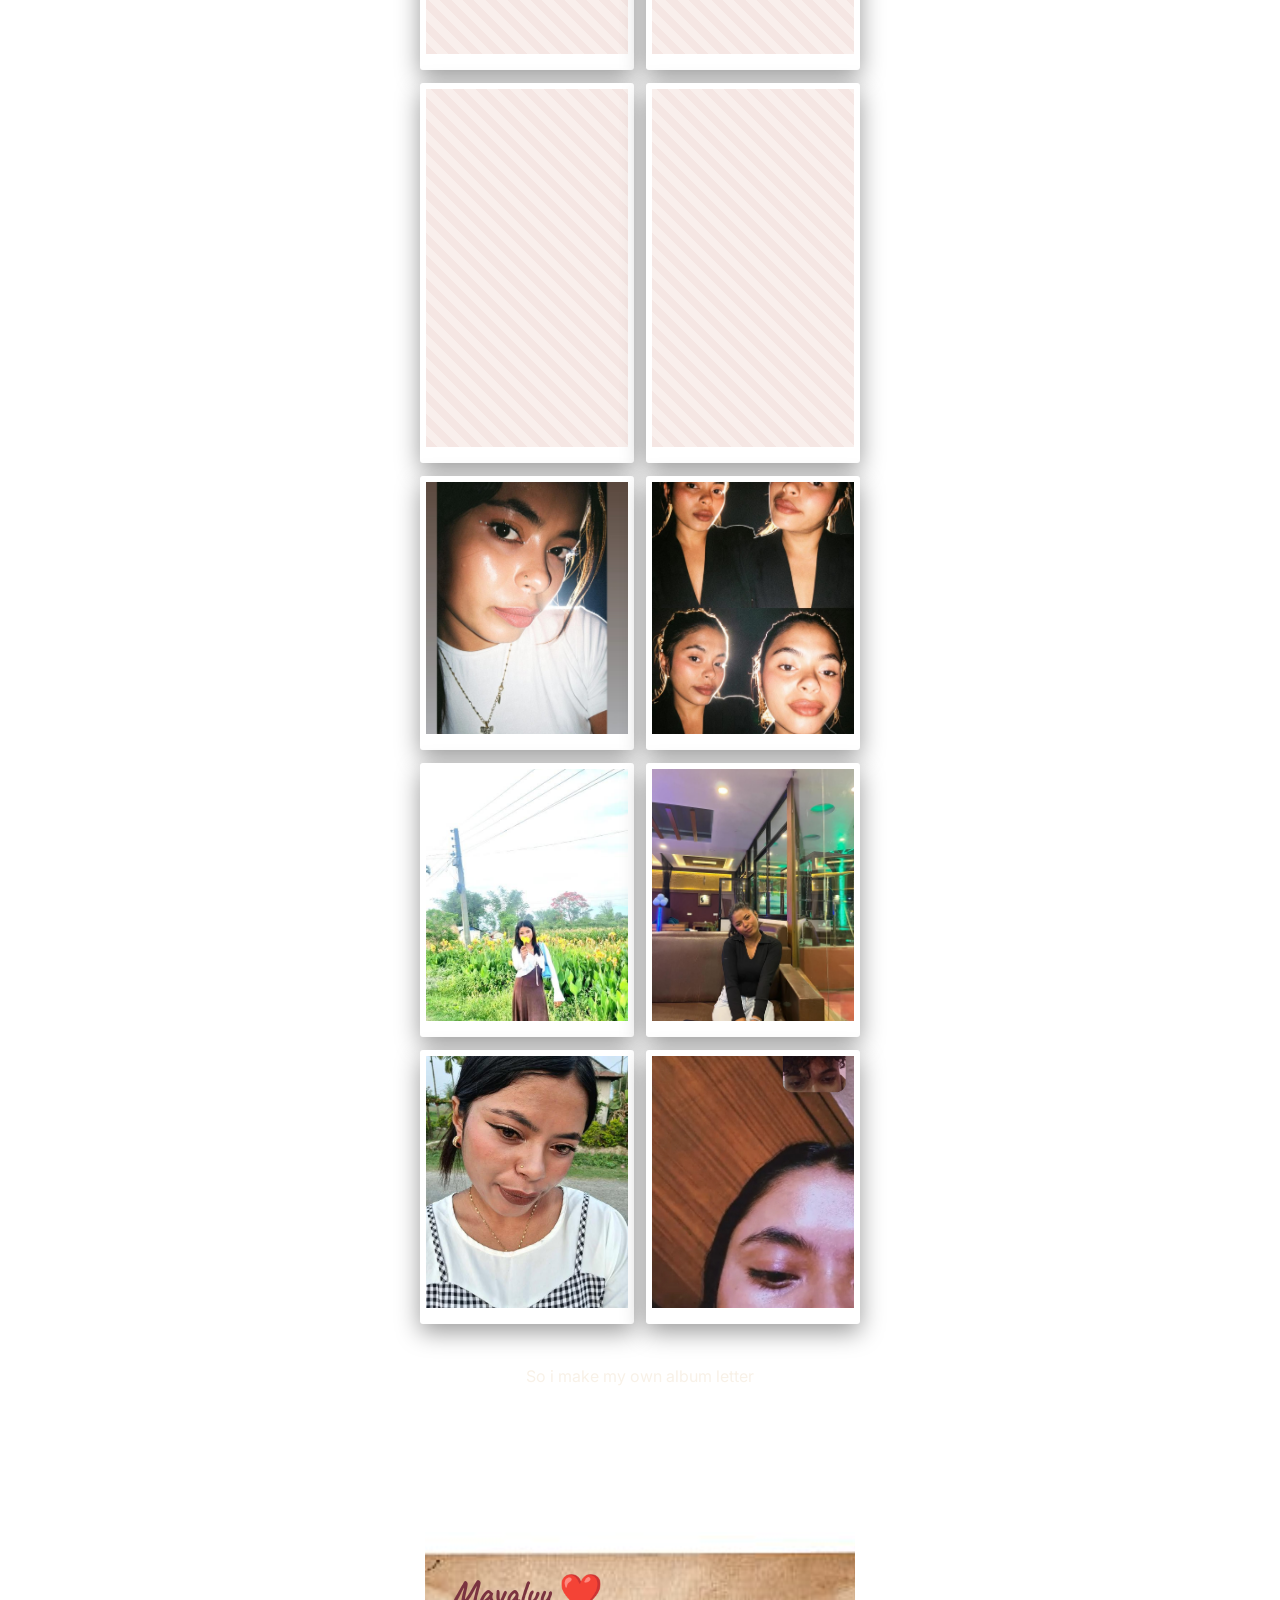
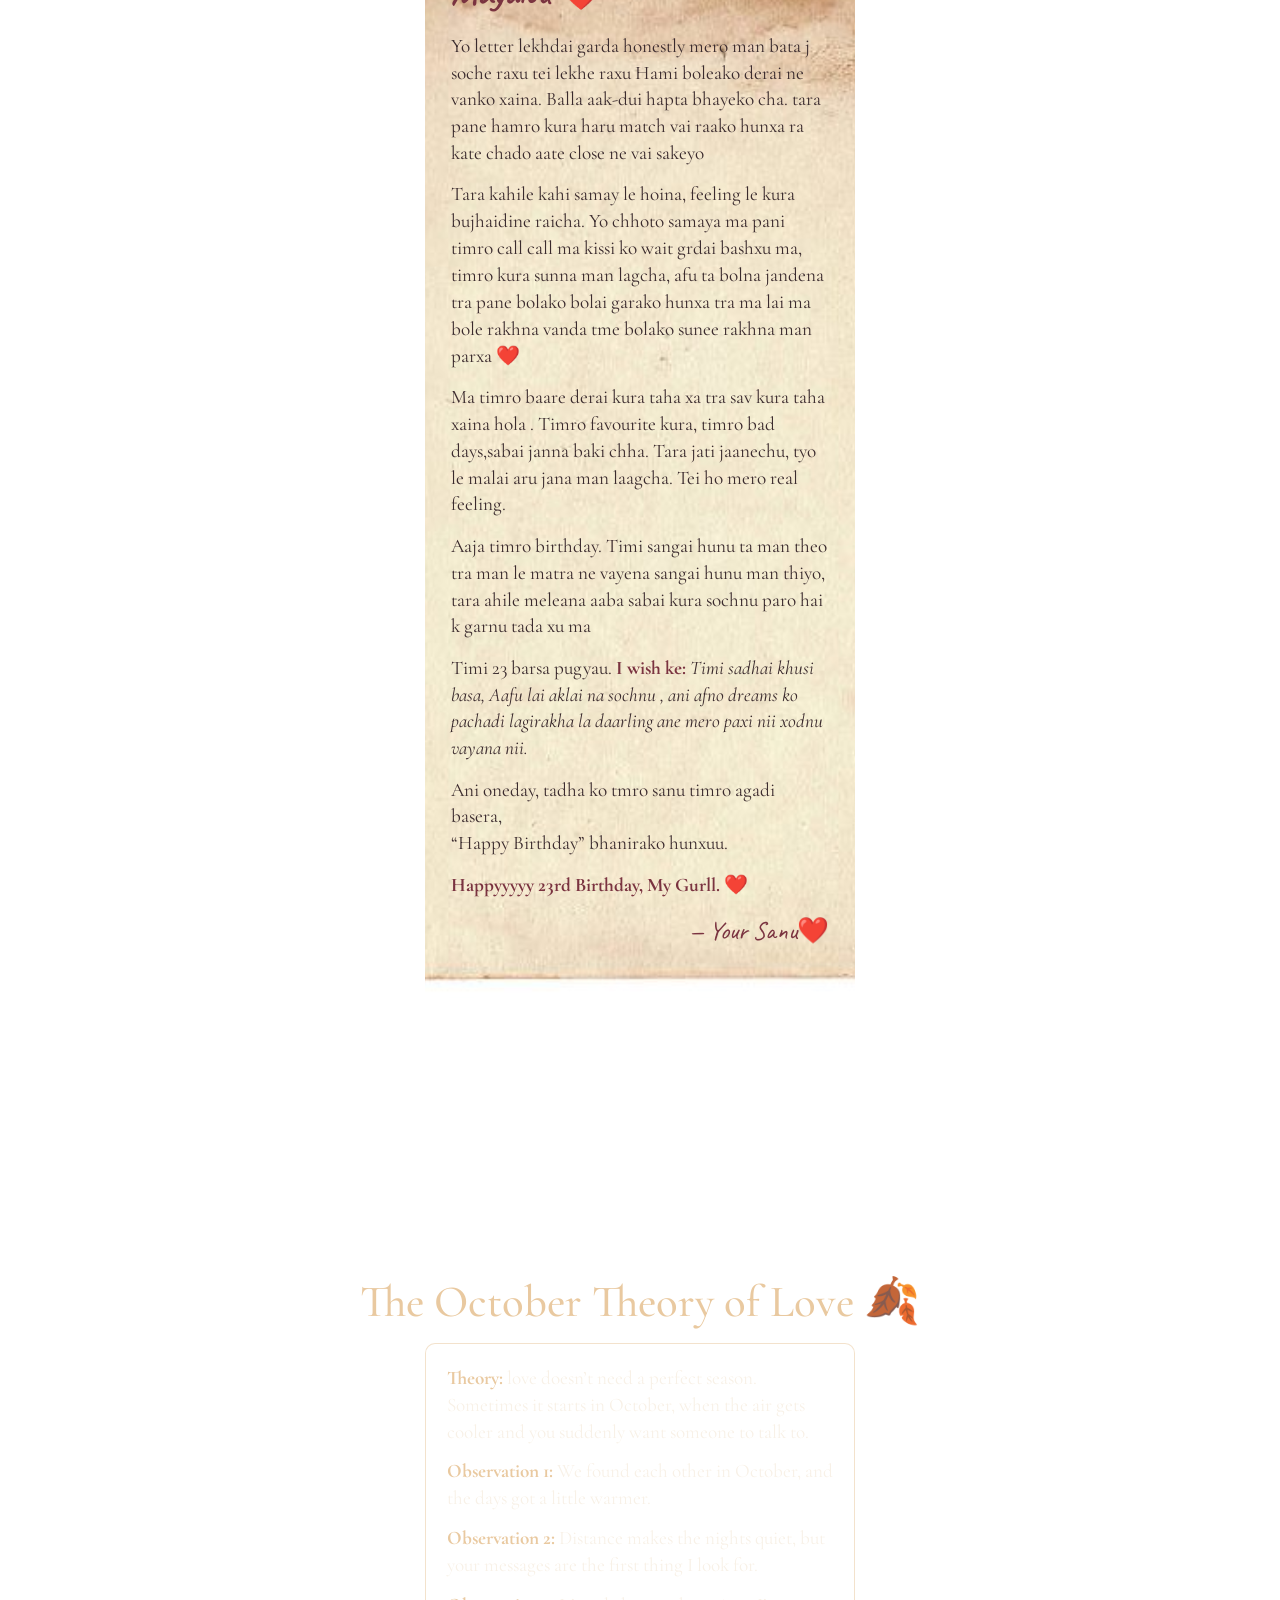
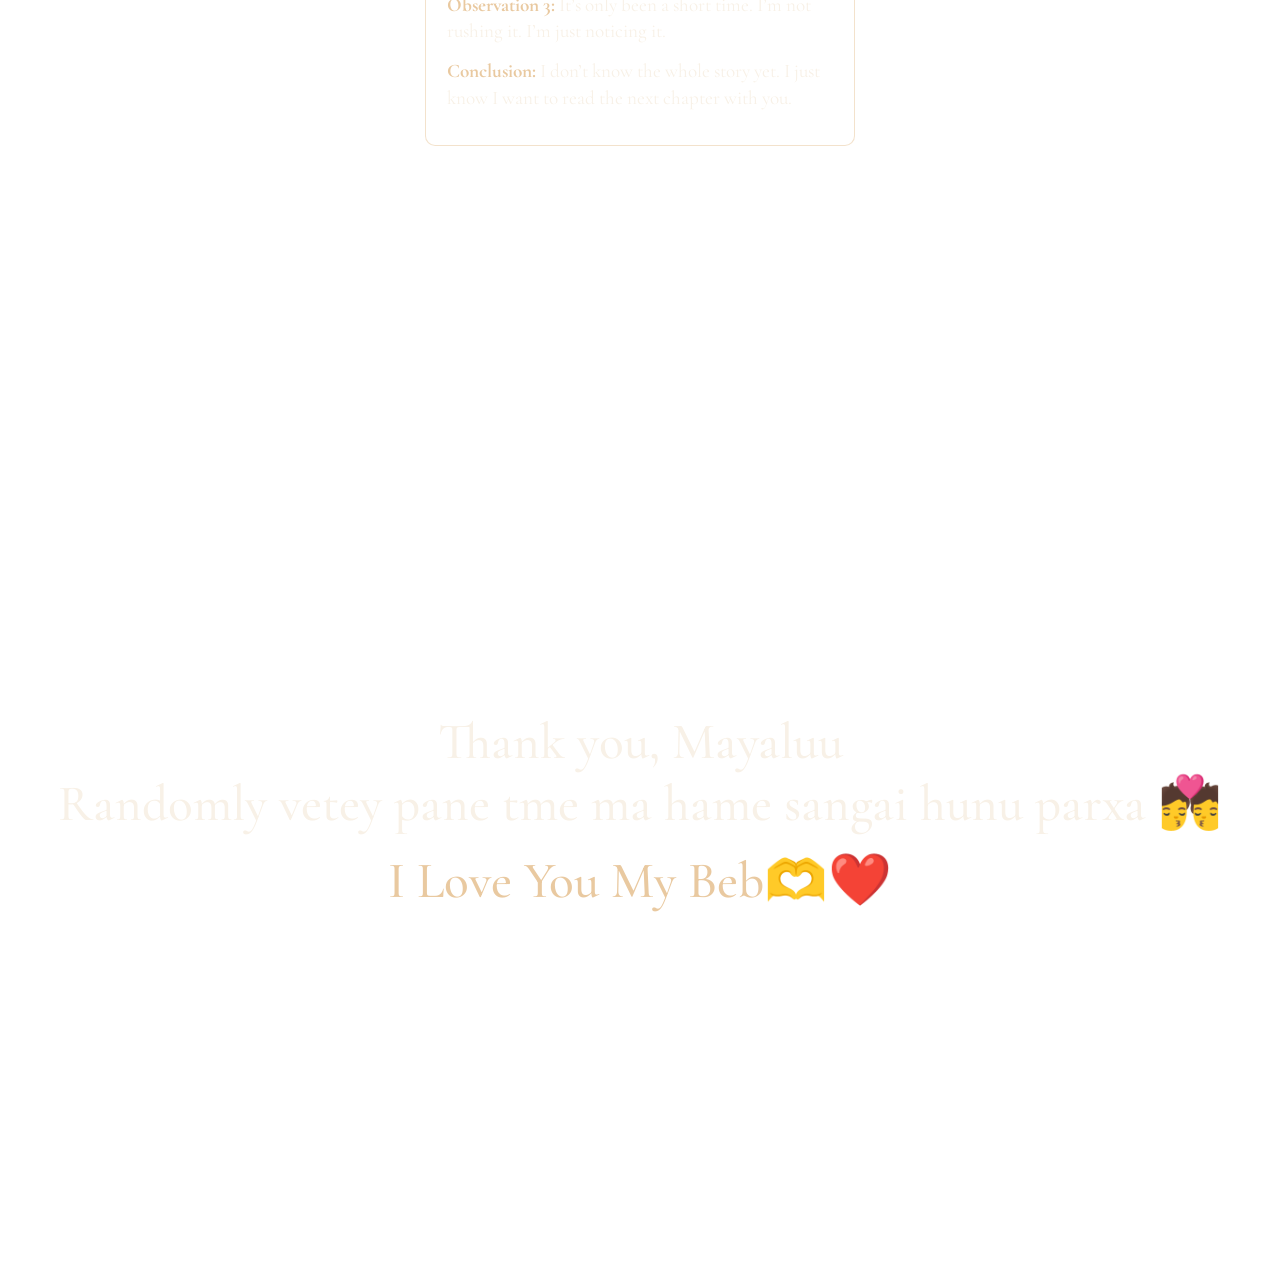
==== commit d1b124af: "letter update" ====
--- a/index1.html
+++ b/index1.html
@@ -90,29 +90,21 @@
        Hami boleako derai ne vanko xaina. Balla aak-dui hapta bhayeko cha.
       tara pane hamro kura haru match vai raako hunxa ra kate chado aate close ne vai sakeyo </p>
     <p>Tara kahile kahi samay le hoina, feeling le kura bujhaidine raicha.
-       Yo chhoto samaya ma pani timro message ko wait garna thaleko chu, 
+       Yo chhoto samaya ma pani timro call call ma kissi ko wait grdai bashxu ma, 
        timro kura sunna man lagcha, afu ta bolna jandena tra pane bolako bolai garako hunxa tra 
-      ma lai ma bole rakhna vanda tme bolako sune rakhna man parxa ❤️</p>
-    <p>Ma timro baare bare kei kura taha xa tra derai kura taha xaina . Timro favourite kura,
-       timro bad days,sabai jana baki chha. Tara jati jaanechu, 
+      ma lai ma bole rakhna vanda tme bolako sunee rakhna man parxa ❤️</p>
+    <p>Ma timro baare derai kura taha xa tra sav kura taha xaina hola . Timro favourite kura,
+       timro bad days,sabai janna baki chha. Tara jati jaanechu, 
        tyo le malai aru jana man laagcha. Tei ho mero real feeling.</p>
-    <p>Aaja timro birthday. Timi sangai hunu ta man theo tra man le matra ne vayena hunu man thiyo, 
-      tara ahile meleana aaba sabai kura sochnu paro hai k garnu tada xeu </p>
-    <p>Tehi vayara Ma timilai thulo-thulo kura gardana bas,
-         sacho kura chai: hamro story sano cha, derai vako xaina nii hame sangai vako tara pane 
-         hame pailai dekeh sangai vaya jasto lagxa aaba bolda topic hudaina aaudena 
-         garo  xa.
+    <p>Aaja timro birthday. Timi sangai hunu ta man theo tra man le matra ne vayena 
+      sangai hunu man thiyo, 
+      tara ahile meleana aaba sabai kura sochnu paro hai k garnu tada xu ma  </p>
+    <p>Timi 23 barsa pugyau. <b>I wish ke:</b> <i>Timi sadhai khusi basa, Aafu lai aklai na sochnu ,
+       ani afno dreams ko pachadi lagirakha la daarling ane mero paxi nii xodnu vayana nii.</i> </p>
+    <p>Ani oneday, tadha ko tmro sanu timro agadi basera, <br>
+       “Happy Birthday” bhanirako hunxuu.</p>
 
-        <br>
-        <b>Ma honest hunchu.
-          <br>Timilai respect garchu.<br>Ani hamro story lai time dinchu,
-           ek ek page garera.</b></p>
-    <p>Timi 23 barsa pugyau. <b>I wish ke:</b> <i>Timi sadhai khusi basa, Aafu lai aklai na sochnu ,
-       ani afno dreams ko pachadi lagirakha.</i> </p>
-    <p>Ani oneday, tadha ko tmro sanu timro agadi basera, <br>
-       “Happy Birthday” bhanirako hunchha.</p>
-
-    <p><b>Happy 23rd Birthday, Mayaluu. ❤️</b></p>
+    <p><b>Happyyyyy 23rd Birthday, My Gurll. ❤️</b></p>
     <p class="sign">— Your Sanu❤️</p>
   </article>
 </section>
@@ -131,7 +123,7 @@
 
 <!-- 6. THANK YOU -->
 <section class="s thanks">
-  <p class="rv serif big">Thank you<br>for being in my life.</p>
+  <p class="rv serif big">Thank you, Mayaluu<br>Randomly vetey pane tme ma hame sangai hunu parxa 💏 </p>
   <p class="serif gold big">I Love You My Beb🫶❤️</p>
 </section>
 
